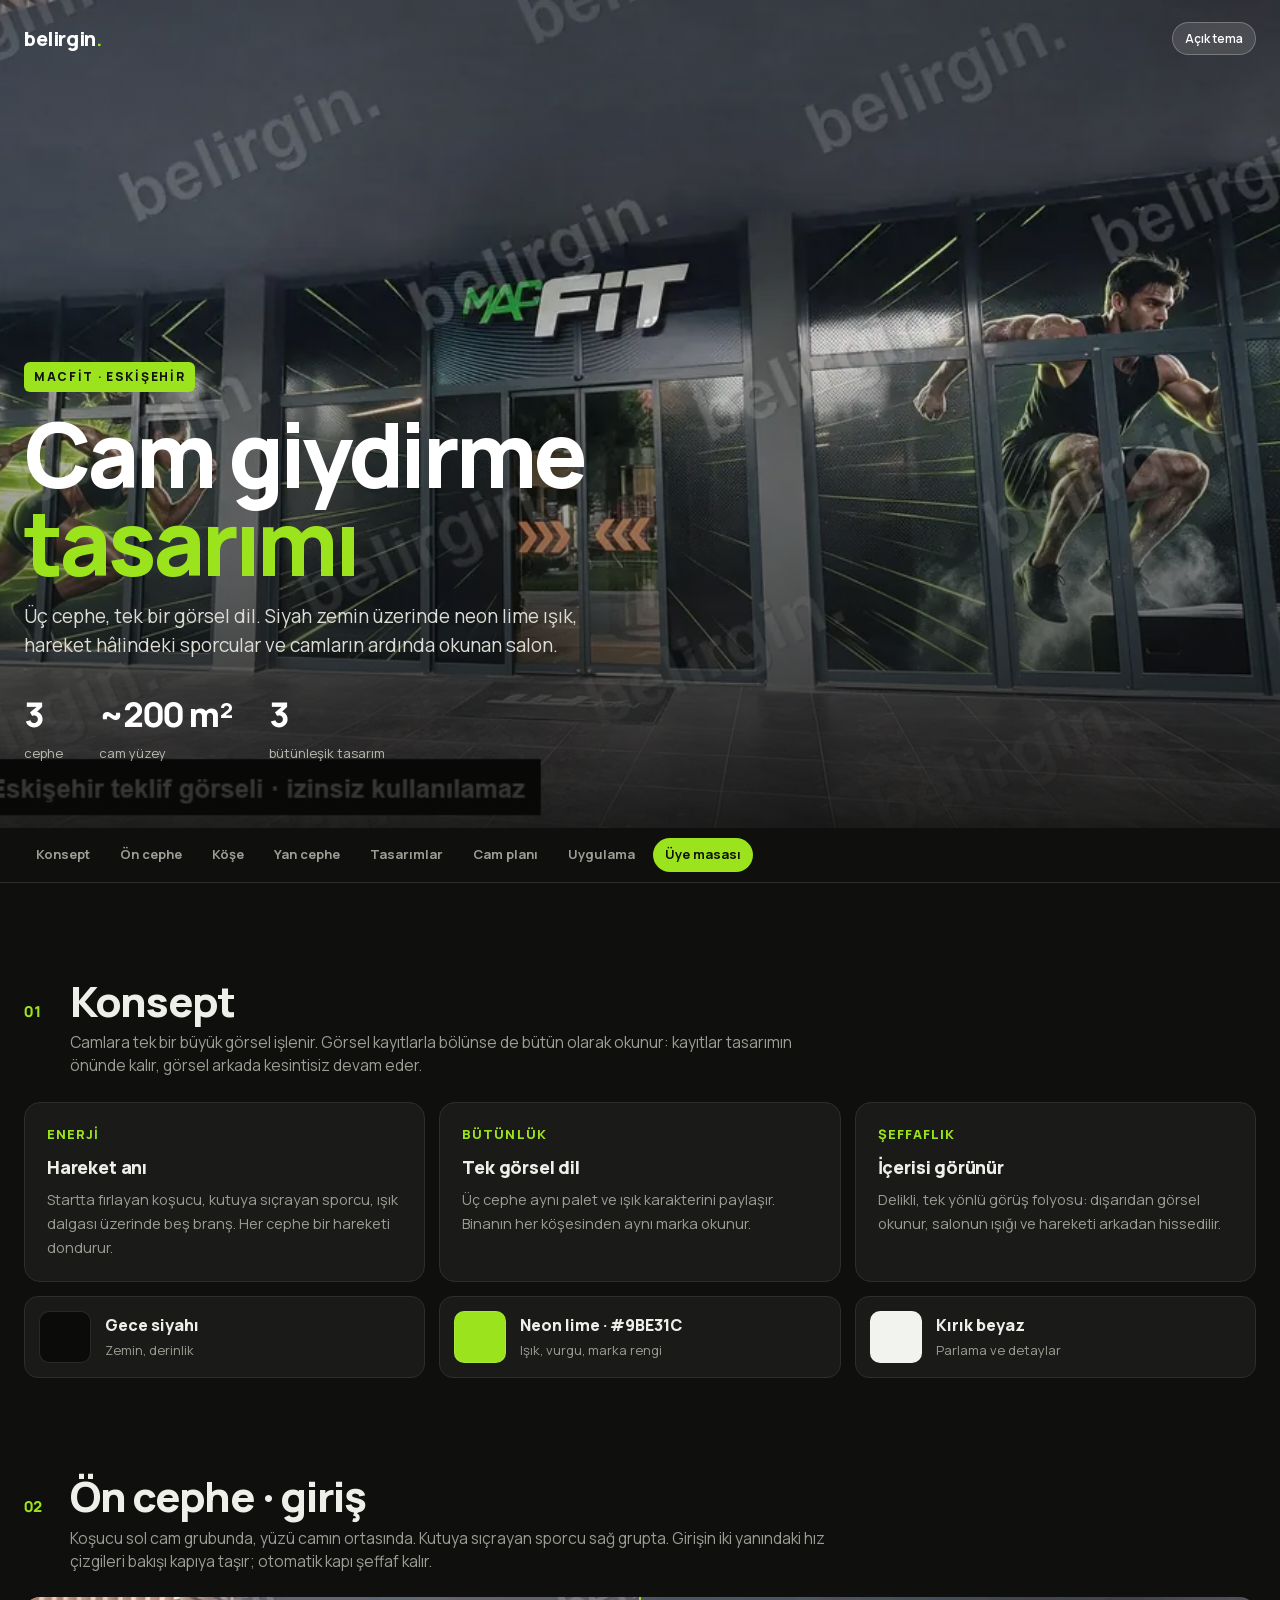
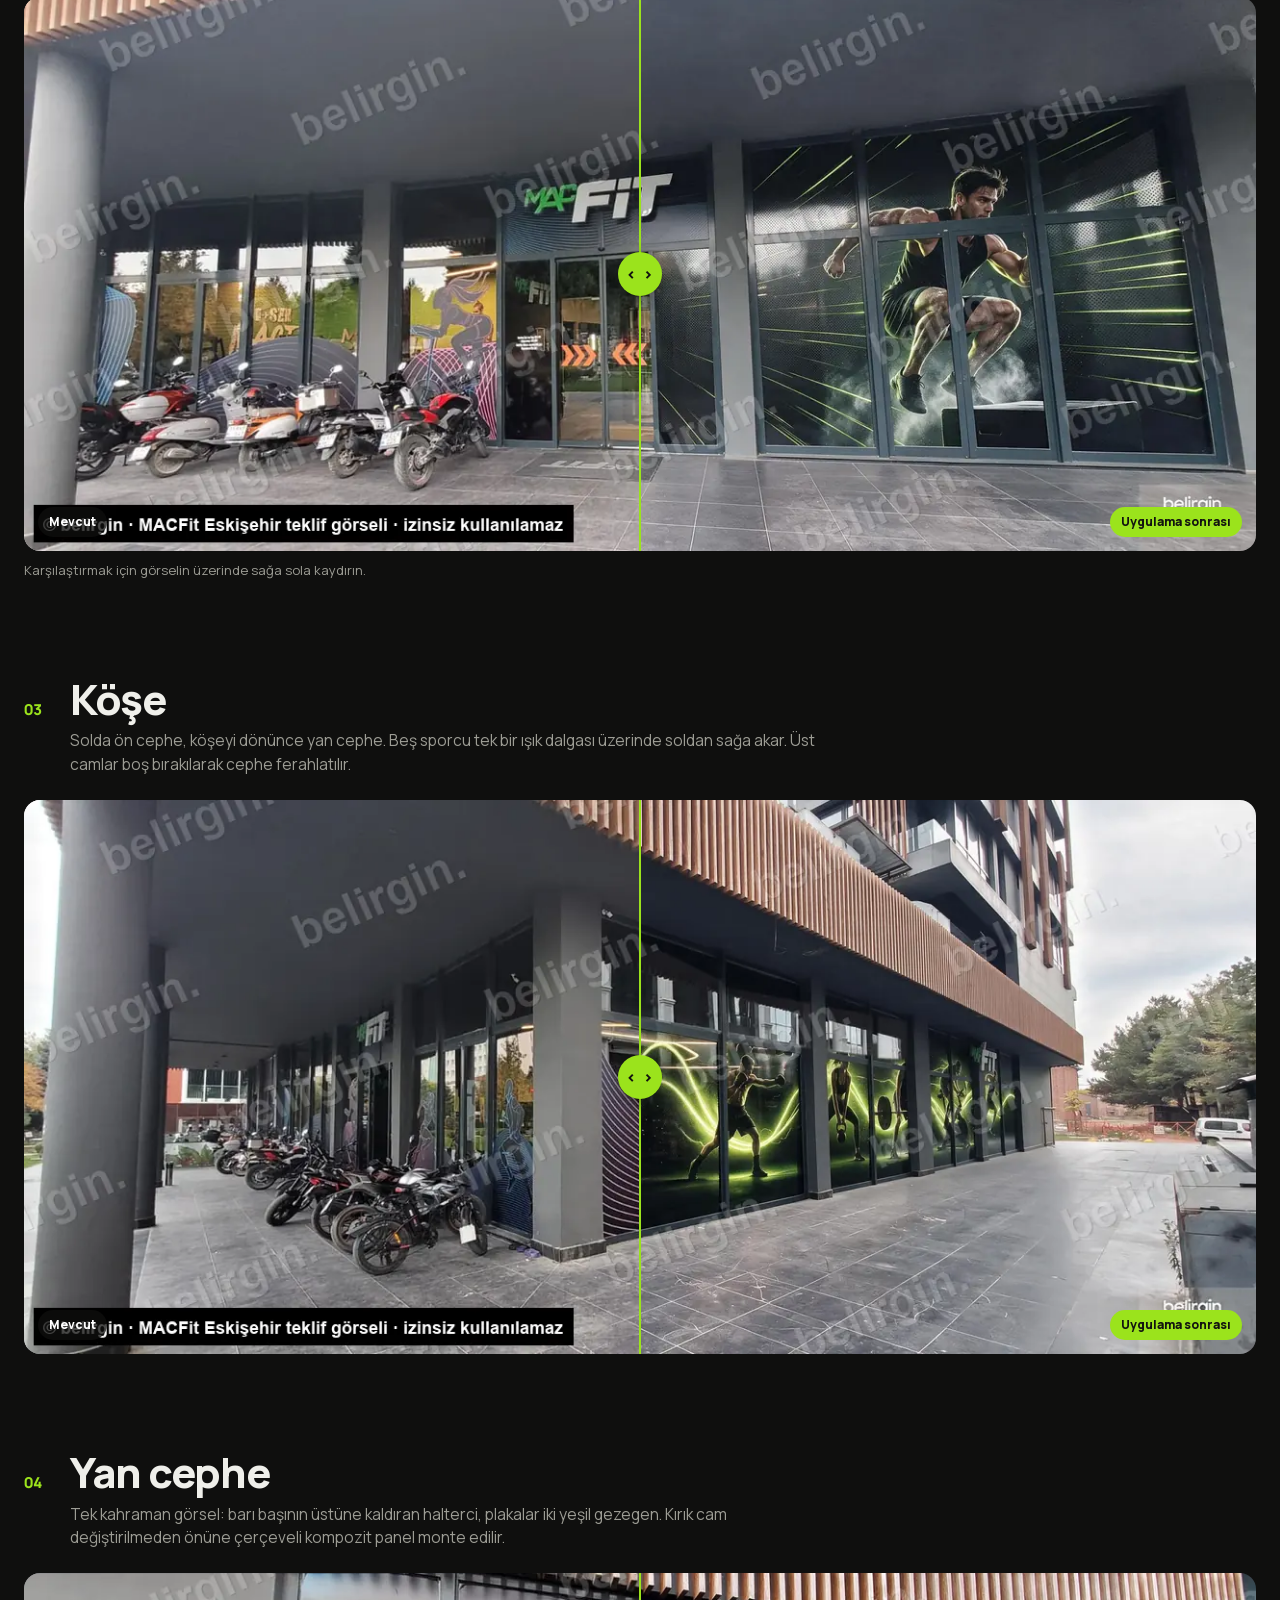
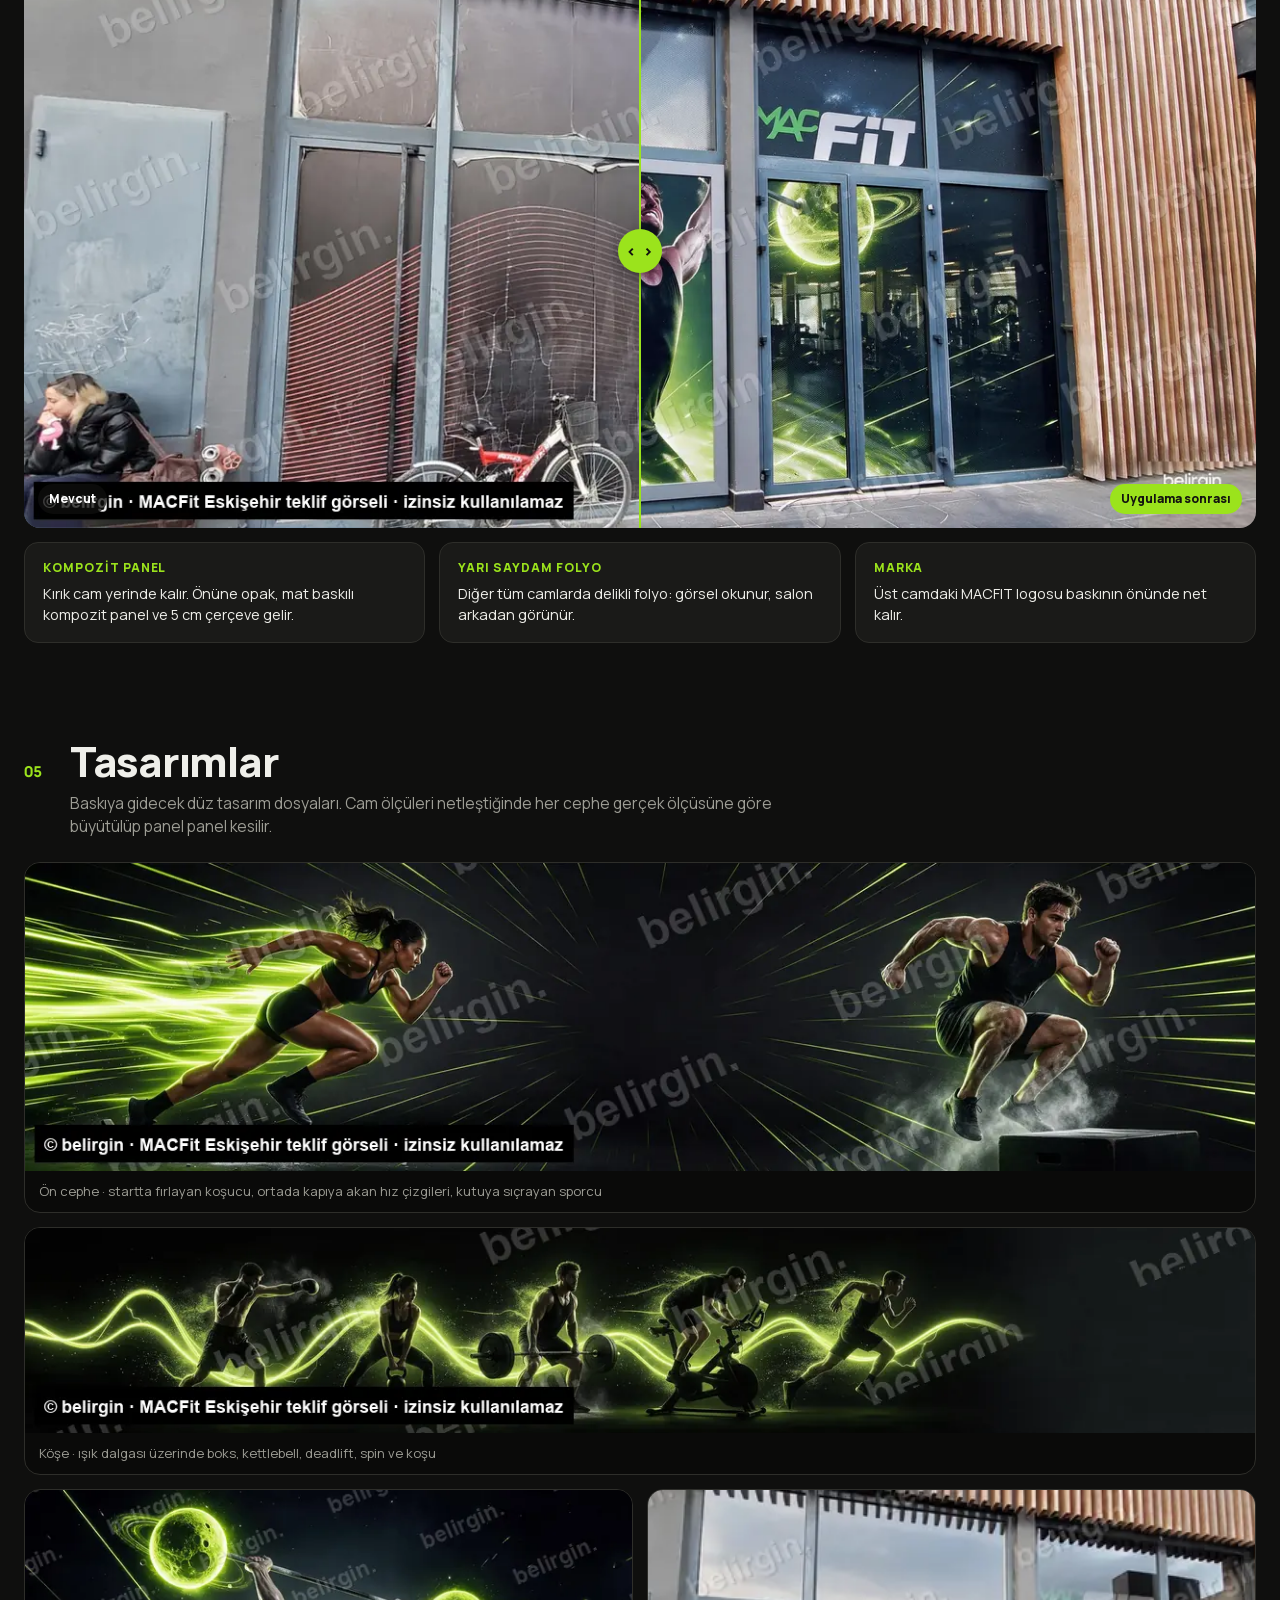
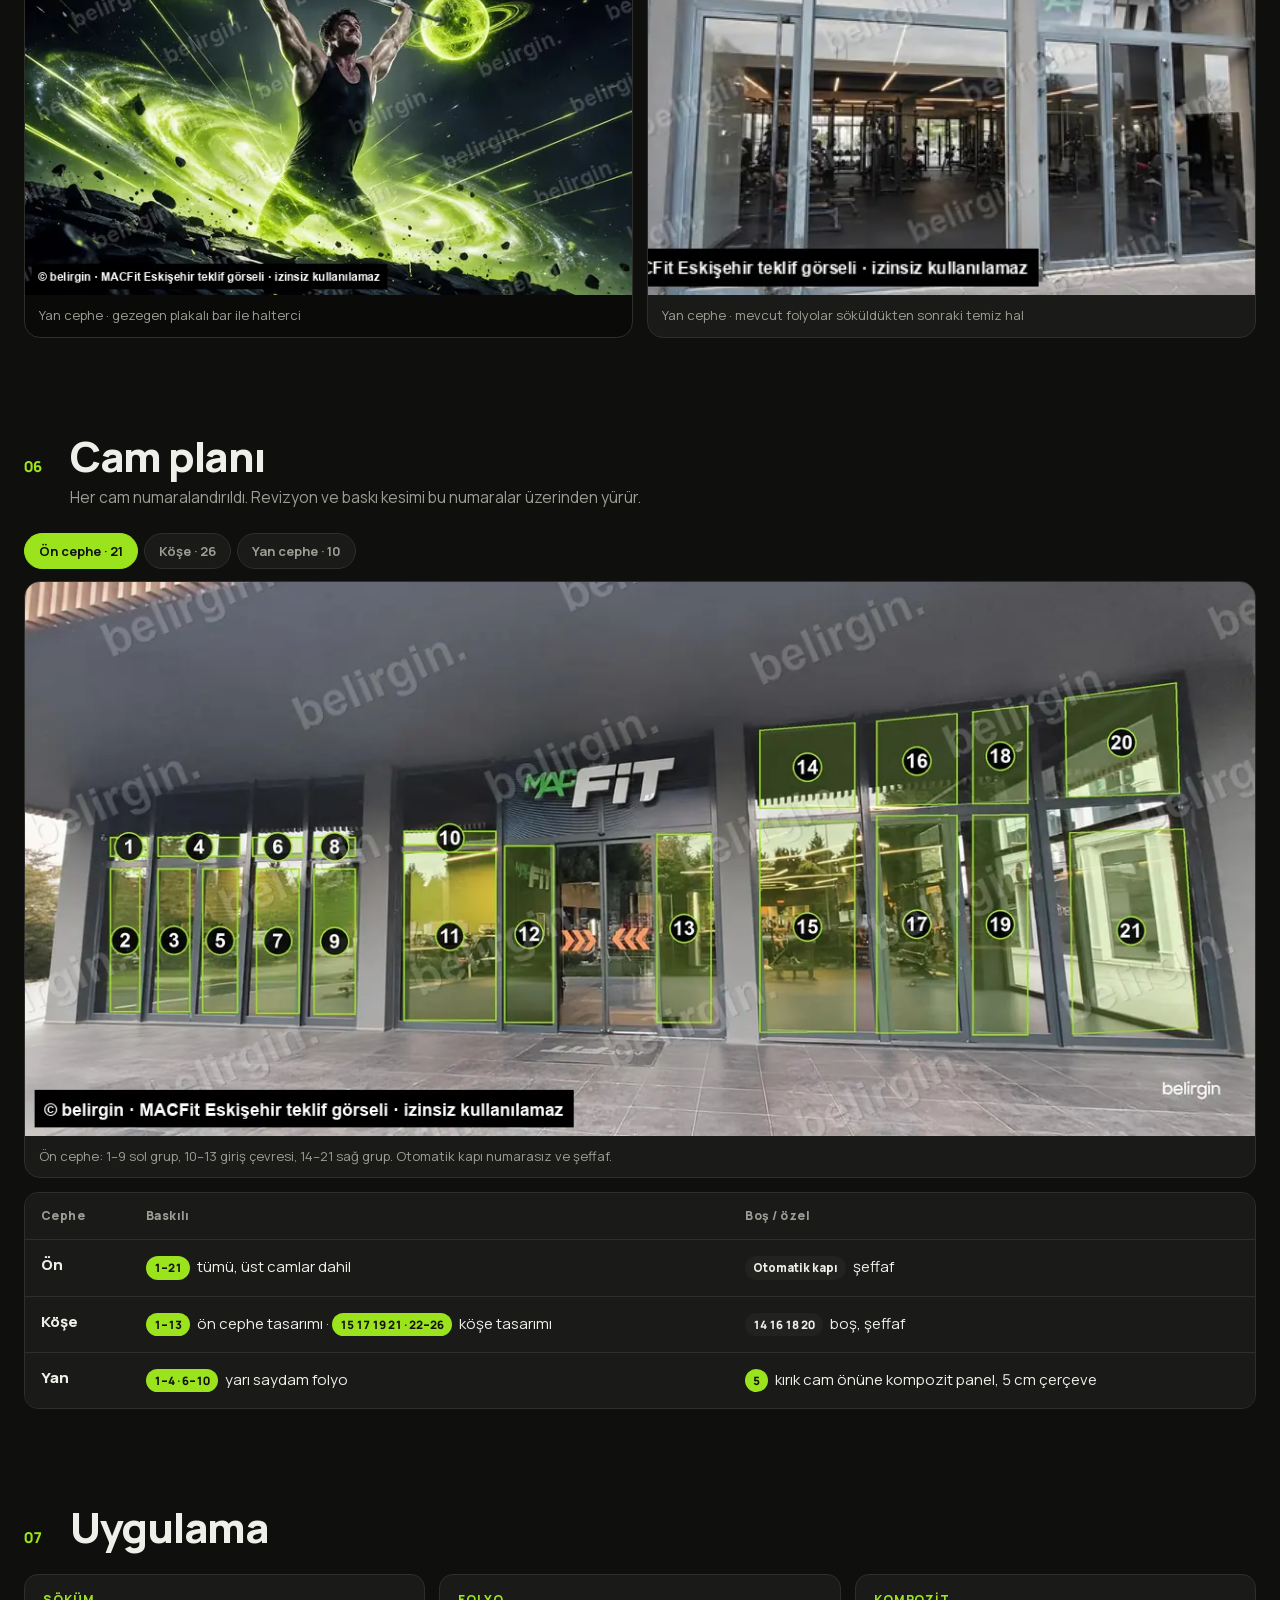
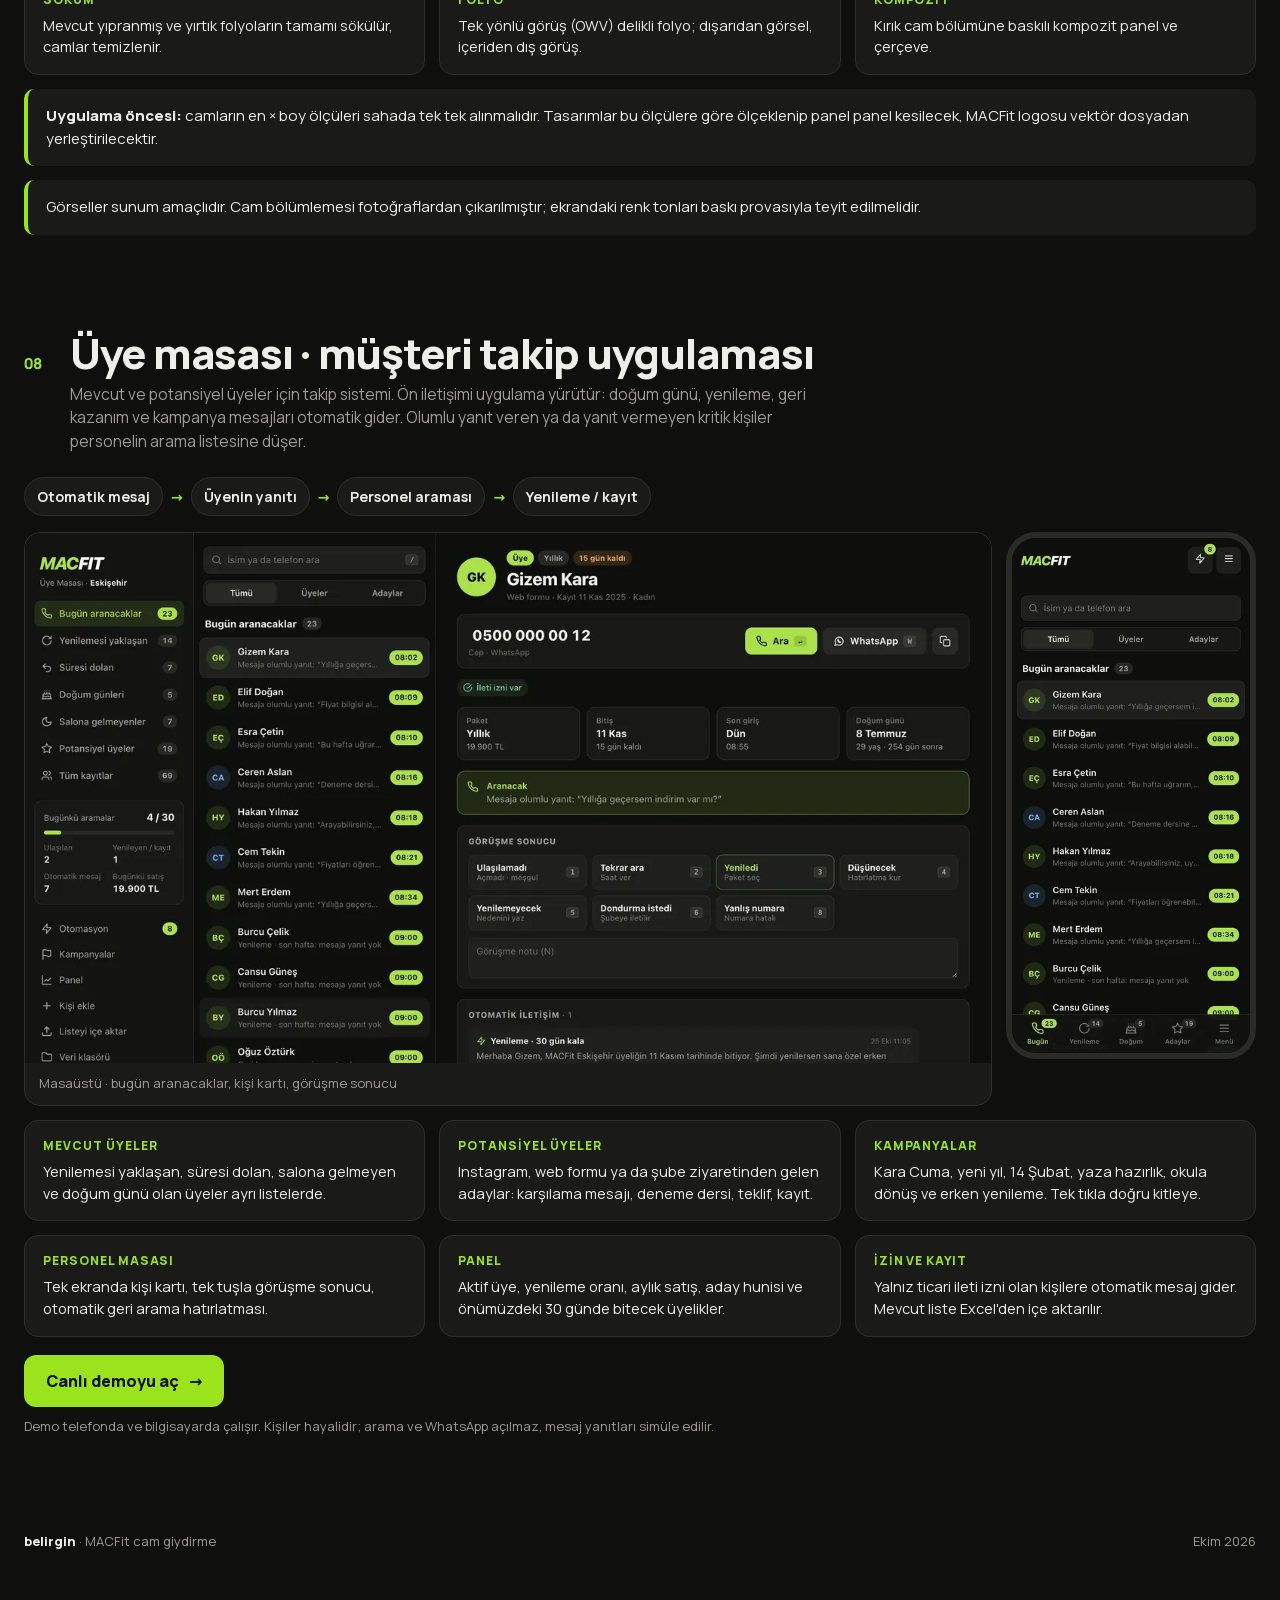
==== index.html @ 338deeb8 "MACFit cam giydirme sunumu ve üye masası demosu" ====
<!doctype html>
<html lang="tr">
<head>
<meta charset="utf-8">
<meta name="viewport" content="width=device-width, initial-scale=1">
<meta name="robots" content="noindex, nofollow">
<title>MACFit Cam Giydirme</title>
<meta name="description" content="MACFit Eskişehir: üç cephe için cam giydirme tasarımı, mevcut ve uygulama sonrası görünüm.">
<meta property="og:title" content="MACFit Cam Giydirme">
<meta property="og:description" content="Üç cephe · mevcut ve uygulama sonrası görünüm">
<meta property="og:image" content="i/on_sonra-1280.webp">
<link rel="preload" as="font" type="font/woff2" href="f/manrope-latin.woff2" crossorigin>
<link rel="preload" as="image" href="i/on_sonra-1280.webp" imagesrcset="i/on_sonra-640.webp 640w, i/on_sonra-1280.webp 1280w, i/on_sonra-1920.webp 1920w" imagesizes="100vw">
<style>
@font-face{font-family:'Manrope';font-style:normal;font-weight:400 800;font-display:swap;src:url(f/manrope-latin.woff2) format('woff2');unicode-range:U+0000-00FF,U+0131,U+0152-0153,U+02BB-02BC,U+02C6,U+02DA,U+02DC,U+0304,U+0308,U+0329,U+2000-206F,U+20AC,U+2122,U+2191,U+2193,U+2212,U+2215,U+FEFF,U+FFFD}
@font-face{font-family:'Manrope';font-style:normal;font-weight:400 800;font-display:swap;src:url(f/manrope-latin-ext.woff2) format('woff2');unicode-range:U+0100-02BA,U+02BD-02C5,U+02C7-02CC,U+02CE-02D7,U+02DD-02FF,U+0304,U+0308,U+0329,U+1D00-1DBF,U+1E00-1E9F,U+1EF2-1EFF,U+2020,U+20A0-20AB,U+20AD-20C4,U+2113,U+2C60-2C7F,U+A720-A7FF}
:root{
  --zemin:#0f0f0e; --yuzey:#1a1a18; --yuzey2:#222220; --metin:#efefea; --ikincil:#9d9d95; --cizgi:#2e2e2a;
  --vurgu:#9BE31C; --vurgu-metin:#121210;
}
:root[data-theme="light"]{ --zemin:#f4f4f1; --yuzey:#ffffff; --yuzey2:#ecece7; --metin:#1d1d1b; --ikincil:#6b6b66; --cizgi:#dcdcd6; --vurgu:#7fbf12; }
*{box-sizing:border-box;margin:0}
html{-webkit-text-size-adjust:100%;scroll-behavior:smooth}
body{background:var(--zemin);color:var(--metin);font-family:'Manrope',system-ui,sans-serif;-webkit-font-smoothing:antialiased;line-height:1.5}
img{display:block;width:100%;height:auto}
.kap{max-width:1280px;margin:0 auto;padding:0 24px}
@media (max-width:640px){.kap{padding:0 16px}}

/* kapak */
.kapak{position:relative;min-height:92vh;display:flex;align-items:flex-end;color:#fff;overflow:hidden;background:#0f0f0e}
.kapak img{position:absolute;inset:0;width:100%;height:100%;object-fit:cover;}
@keyframes yakin{from{transform:scale(1.06)}to{transform:scale(1)}}
.kapak::after{content:"";position:absolute;inset:0;background:linear-gradient(180deg,rgba(10,10,9,.35) 0%,rgba(10,10,9,0) 35%,rgba(10,10,9,.88) 100%)}
.kapak .ic{position:relative;z-index:1;padding:0 24px 64px;max-width:1280px;margin:0 auto;width:100%}
.ust-bar{position:absolute;top:22px;left:24px;right:24px;z-index:2;display:flex;justify-content:space-between;align-items:center}
.marka{font-weight:800;letter-spacing:-.02em;font-size:20px;color:#fff}
.marka b{color:var(--vurgu)}
.tema{background:rgba(255,255,255,.12);border:1px solid rgba(255,255,255,.25);color:#fff;font:600 12px Manrope,sans-serif;padding:7px 12px;border-radius:999px;cursor:pointer}
.etiket{display:inline-block;font-size:12px;font-weight:800;letter-spacing:.14em;text-transform:uppercase;color:var(--vurgu-metin);background:var(--vurgu);padding:6px 10px;border-radius:6px;margin-bottom:18px}
.kapak h1{font-size:clamp(40px,7vw,92px);font-weight:800;letter-spacing:-.04em;line-height:.98}
.kapak h1 span{color:var(--vurgu)}
.kapak p{margin-top:16px;font-size:clamp(15px,1.6vw,19px);color:#dcdcd5;max-width:620px}
.ozet{display:flex;gap:36px;margin-top:30px;flex-wrap:wrap}
.ozet div b{display:block;font-size:clamp(24px,3vw,34px);font-weight:800;letter-spacing:-.03em;color:#fff;font-variant-numeric:tabular-nums}
.ozet div span{font-size:13px;color:#b9b9b1}

/* gezinme */
nav.gez{position:sticky;top:0;z-index:5;background:var(--zemin);border-bottom:1px solid var(--cizgi)}
nav.gez .kap{display:flex;gap:6px;overflow-x:auto;padding-top:10px;padding-bottom:10px;scrollbar-width:none}
nav.gez a{flex:none;font-size:13px;font-weight:700;color:var(--ikincil);text-decoration:none;padding:7px 12px;border-radius:999px}
nav.gez a:hover,nav.gez a.aktif{color:var(--vurgu-metin);background:var(--vurgu)}

/* bolumler */
section{padding:96px 0 0;scroll-margin-top:60px}
.bas{display:flex;gap:18px;align-items:baseline;margin-bottom:24px;flex-wrap:wrap}
.no{font-weight:800;color:var(--vurgu);font-size:15px;font-variant-numeric:tabular-nums;min-width:28px}
h2{font-size:clamp(26px,3.4vw,42px);font-weight:800;letter-spacing:-.03em;line-height:1.06}
h3{font-size:18px;font-weight:800;letter-spacing:-.01em;margin:34px 0 12px}
.alt{color:var(--ikincil);font-size:15.5px;margin-top:8px;max-width:760px}

/* konsept */
.ilkeler{display:grid;grid-template-columns:repeat(3,1fr);gap:14px}
@media (max-width:860px){.ilkeler{grid-template-columns:1fr}}
.ilke{background:var(--yuzey);border-radius:16px;padding:22px;border:1px solid var(--cizgi)}
.ilke i{display:block;font-style:normal;font-weight:800;color:var(--vurgu);font-size:13px;letter-spacing:.08em;margin-bottom:10px}
.ilke b{display:block;font-size:18px;font-weight:800;letter-spacing:-.01em;margin-bottom:6px}
.ilke span{font-size:14.5px;color:var(--ikincil)}
.renkler{display:grid;grid-template-columns:repeat(3,1fr);gap:14px;margin-top:14px}
@media (max-width:640px){.renkler{grid-template-columns:1fr}}
.renk{background:var(--yuzey);border-radius:14px;padding:14px;display:flex;gap:14px;align-items:center;border:1px solid var(--cizgi)}
.renk i{width:52px;height:52px;border-radius:10px;flex:none;border:1px solid rgba(255,255,255,.12)}
.renk b{display:block;font-weight:800}
.renk span{font-size:13px;color:var(--ikincil)}

/* once-sonra */
.os{position:relative;border-radius:16px;overflow:hidden;background:#111;aspect-ratio:20/9;user-select:none;-webkit-user-select:none}
.os img{position:absolute;inset:0;width:100%;height:100%;object-fit:cover}
.os .ust{clip-path:inset(0 calc(100% - var(--k,50%)) 0 0)}
.os .ayrac{position:absolute;top:0;bottom:0;left:var(--k,50%);width:2px;background:var(--vurgu);transform:translateX(-1px);pointer-events:none}
.os .ayrac::after{content:"";position:absolute;top:50%;left:50%;width:44px;height:44px;margin:-22px 0 0 -22px;border-radius:50%;background:var(--vurgu);box-shadow:0 4px 18px rgba(0,0,0,.4)}
.os .ayrac::before{content:"‹ ›";position:absolute;top:50%;left:50%;transform:translate(-50%,-50%);z-index:1;font-weight:800;color:#121210;font-size:16px;letter-spacing:2px;white-space:nowrap}
.os input{position:absolute;inset:0;width:100%;height:100%;opacity:0;cursor:ew-resize;margin:0;touch-action:pan-y}
.etk{position:absolute;bottom:14px;z-index:2;font-size:12px;font-weight:800;padding:6px 11px;border-radius:999px;background:rgba(15,15,14,.75);color:#fff;pointer-events:none}
.etk.sol{left:14px}.etk.sag{right:14px;background:var(--vurgu);color:#121210}
.ipucu{font-size:13px;color:var(--ikincil);margin-top:10px}

/* sekme */
.sekmeler{display:flex;gap:6px;margin:0 0 12px;flex-wrap:wrap}
.sekmeler button{font:700 13px Manrope,sans-serif;color:var(--ikincil);background:var(--yuzey);border:1px solid var(--cizgi);padding:8px 14px;border-radius:999px;cursor:pointer}
.sekmeler button[aria-pressed="true"]{color:#121210;background:var(--vurgu);border-color:var(--vurgu)}

.foto{border-radius:16px;overflow:hidden;background:var(--yuzey);border:1px solid var(--cizgi)}
.foto figcaption{font-size:13px;color:var(--ikincil);padding:11px 14px}
.tasarim{background:#0a0a09;padding:0}
.ikili{display:grid;grid-template-columns:1fr 1fr;gap:14px;margin-top:14px}
@media (max-width:800px){.ikili{grid-template-columns:1fr}}
.ikili .foto img{aspect-ratio:3/2;object-fit:cover}
.maddeler{display:grid;grid-template-columns:repeat(3,1fr);gap:14px;margin-top:14px}
@media (max-width:860px){.maddeler{grid-template-columns:1fr}}
.madde{background:var(--yuzey);border-radius:14px;padding:16px 18px;border:1px solid var(--cizgi);font-size:14.5px}
.madde b{display:block;font-size:12px;font-weight:800;letter-spacing:.08em;text-transform:uppercase;color:var(--vurgu);margin-bottom:6px}
.not{background:var(--yuzey);border-left:4px solid var(--vurgu);border-radius:10px;padding:16px 18px;margin-top:14px;font-size:15px}
.not b{font-weight:800}

/* tablo */
.tablo{width:100%;border-collapse:collapse;font-size:15px;background:var(--yuzey);border-radius:14px;overflow:hidden}
.tablo th,.tablo td{text-align:left;padding:14px 16px;border-bottom:1px solid var(--cizgi);font-variant-numeric:tabular-nums;vertical-align:top}
.tablo th{font-size:12px;font-weight:800;color:var(--ikincil);letter-spacing:.04em}
.tablo tr:last-child td{border-bottom:0}
.tablo td:first-child{font-weight:800;white-space:nowrap}
.kayan{overflow-x:auto;border-radius:14px;border:1px solid var(--cizgi)}
.rozet{display:inline-block;font-size:11.5px;font-weight:800;padding:3px 8px;border-radius:999px;background:var(--yuzey2);color:var(--metin);margin:2px 4px 2px 0;white-space:nowrap}
.rozet.y{background:var(--vurgu);color:#121210}

footer{padding:96px 0 48px;color:var(--ikincil);font-size:13px;display:flex;justify-content:space-between;gap:16px;flex-wrap:wrap}
footer b{color:var(--metin);font-weight:800}
@media (prefers-reduced-motion:reduce){html.js .gor{opacity:1;transform:none;transition:none}.kapak img{animation:none}}

/* uygulama bölümü */
.app-izgara{display:grid;grid-template-columns:1fr 250px;gap:14px;align-items:start}
@media (max-width:860px){.app-izgara{grid-template-columns:1fr}.app-izgara .telefon{max-width:280px;margin:0 auto}}
.telefon{border-radius:30px;overflow:hidden;border:6px solid #2a2a27;background:#0e0f0d}
.ozellikler{display:grid;grid-template-columns:repeat(3,1fr);gap:14px;margin-top:14px}
@media (max-width:860px){.ozellikler{grid-template-columns:1fr}}
.akis{display:flex;gap:8px;flex-wrap:wrap;align-items:center;margin-top:14px;font-size:14px;font-weight:700}
.akis span{background:var(--yuzey);border:1px solid var(--cizgi);padding:8px 12px;border-radius:999px}
.akis i{font-style:normal;color:var(--vurgu)}
.demo-dugme{display:inline-flex;align-items:center;gap:10px;margin-top:18px;background:var(--vurgu);color:#121210;font-weight:800;text-decoration:none;padding:14px 22px;border-radius:12px;font-size:16px}
.demo-dugme:hover{filter:brightness(1.08)}
/* koruma */
img{-webkit-user-drag:none;user-select:none;-webkit-touch-callout:none;pointer-events:none}
.os input{pointer-events:auto}
.korumali{position:relative}
.korumali::after{content:"";position:absolute;inset:0;background:transparent}
body{-webkit-user-select:none;user-select:none}
@media print{body{display:none!important}}
</style>
</head>
<body>

<header class="kapak">
  <img decoding="async" src="i/on_sonra-1280.webp" srcset="i/on_sonra-640.webp 640w, i/on_sonra-1280.webp 1280w, i/on_sonra-1920.webp 1920w" sizes="100vw" alt="MACFit ön cephesi, cam giydirme uygulanmış hali" fetchpriority="high">
  <div class="ust-bar"><div class="marka">belirgin<b>.</b></div><button class="tema" id="tema" type="button">Açık tema</button></div>
  <div class="ic">
    <span class="etiket">MACFit · Eskişehir</span>
    <h1>Cam giydirme<br><span>tasarımı</span></h1>
    <p>Üç cephe, tek bir görsel dil. Siyah zemin üzerinde neon lime ışık, hareket hâlindeki sporcular ve camların ardında okunan salon.</p>
    <div class="ozet">
      <div><b>3</b><span>cephe</span></div>
      <div><b>~200 m²</b><span>cam yüzey</span></div>
      <div><b>3</b><span>bütünleşik tasarım</span></div>
    </div>
  </div>
</header>

<nav class="gez" aria-label="Bölümler"><div class="kap">
  <a href="#konsept">Konsept</a><a href="#on">Ön cephe</a><a href="#kose">Köşe</a><a href="#yan">Yan cephe</a><a href="#tasarimlar">Tasarımlar</a><a href="#plan">Cam planı</a><a href="#uygulama">Uygulama</a><a href="#uye-masasi">Üye masası</a>
</div></nav>

<main class="kap">

<section id="konsept" class="gor">
  <div class="bas"><span class="no">01</span><div><h2>Konsept</h2><p class="alt">Camlara tek bir büyük görsel işlenir. Görsel kayıtlarla bölünse de bütün olarak okunur: kayıtlar tasarımın önünde kalır, görsel arkada kesintisiz devam eder.</p></div></div>
  <div class="ilkeler">
    <div class="ilke"><i>ENERJİ</i><b>Hareket anı</b><span>Startta fırlayan koşucu, kutuya sıçrayan sporcu, ışık dalgası üzerinde beş branş. Her cephe bir hareketi dondurur.</span></div>
    <div class="ilke"><i>BÜTÜNLÜK</i><b>Tek görsel dil</b><span>Üç cephe aynı palet ve ışık karakterini paylaşır. Binanın her köşesinden aynı marka okunur.</span></div>
    <div class="ilke"><i>ŞEFFAFLIK</i><b>İçerisi görünür</b><span>Delikli, tek yönlü görüş folyosu: dışarıdan görsel okunur, salonun ışığı ve hareketi arkadan hissedilir.</span></div>
  </div>
  <div class="renkler">
    <div class="renk"><i style="background:#0b0b0a"></i><div><b>Gece siyahı</b><span>Zemin, derinlik</span></div></div>
    <div class="renk"><i style="background:#9BE31C"></i><div><b>Neon lime · #9BE31C</b><span>Işık, vurgu, marka rengi</span></div></div>
    <div class="renk"><i style="background:#f2f2ee"></i><div><b>Kırık beyaz</b><span>Parlama ve detaylar</span></div></div>
  </div>
</section>

<section id="on" class="gor">
  <div class="bas"><span class="no">02</span><div><h2>Ön cephe · giriş</h2><p class="alt">Koşucu sol cam grubunda, yüzü camın ortasında. Kutuya sıçrayan sporcu sağ grupta. Girişin iki yanındaki hız çizgileri bakışı kapıya taşır; otomatik kapı şeffaf kalır.</p></div></div>
  <div class="os" style="--k:50%">
    <img decoding="async" src="i/on_sonra-1280.webp" srcset="i/on_sonra-640.webp 640w, i/on_sonra-1280.webp 1280w, i/on_sonra-1920.webp 1920w" sizes="(max-width:1280px) 100vw, 1232px" alt="Ön cephe, uygulama sonrası" loading="lazy">
    <img decoding="async" class="ust" src="i/on_once-1280.webp" srcset="i/on_once-640.webp 640w, i/on_once-1280.webp 1280w, i/on_once-1920.webp 1920w" sizes="(max-width:1280px) 100vw, 1232px" alt="Ön cephe, mevcut hali" loading="lazy">
    <span class="etk sol">Mevcut</span><span class="etk sag">Uygulama sonrası</span>
    <div class="ayrac"></div>
    <input type="range" min="0" max="100" value="50" aria-label="Ön cephe: mevcut ve uygulama sonrası görünümü karşılaştır">
  </div>
  <p class="ipucu">Karşılaştırmak için görselin üzerinde sağa sola kaydırın.</p>
</section>

<section id="kose" class="gor">
  <div class="bas"><span class="no">03</span><div><h2>Köşe</h2><p class="alt">Solda ön cephe, köşeyi dönünce yan cephe. Beş sporcu tek bir ışık dalgası üzerinde soldan sağa akar. Üst camlar boş bırakılarak cephe ferahlatılır.</p></div></div>
  <div class="os" style="--k:50%">
    <img decoding="async" src="i/kose_sonra-1280.webp" srcset="i/kose_sonra-640.webp 640w, i/kose_sonra-1280.webp 1280w, i/kose_sonra-1920.webp 1920w" sizes="(max-width:1280px) 100vw, 1232px" alt="Köşe, uygulama sonrası" loading="lazy">
    <img decoding="async" class="ust" src="i/kose_once-1280.webp" srcset="i/kose_once-640.webp 640w, i/kose_once-1280.webp 1280w, i/kose_once-1920.webp 1920w" sizes="(max-width:1280px) 100vw, 1232px" alt="Köşe, mevcut hali" loading="lazy">
    <span class="etk sol">Mevcut</span><span class="etk sag">Uygulama sonrası</span>
    <div class="ayrac"></div>
    <input type="range" min="0" max="100" value="50" aria-label="Köşe: mevcut ve uygulama sonrası görünümü karşılaştır">
  </div>
</section>

<section id="yan" class="gor">
  <div class="bas"><span class="no">04</span><div><h2>Yan cephe</h2><p class="alt">Tek kahraman görsel: barı başının üstüne kaldıran halterci, plakalar iki yeşil gezegen. Kırık cam değiştirilmeden önüne çerçeveli kompozit panel monte edilir.</p></div></div>
  <div class="os" style="--k:50%">
    <img decoding="async" src="i/yan_sonra-1280.webp" srcset="i/yan_sonra-640.webp 640w, i/yan_sonra-1280.webp 1280w, i/yan_sonra-1920.webp 1920w" sizes="(max-width:1280px) 100vw, 1232px" alt="Yan cephe, uygulama sonrası" loading="lazy">
    <img decoding="async" class="ust" src="i/yan_once-1280.webp" srcset="i/yan_once-640.webp 640w, i/yan_once-1280.webp 1280w, i/yan_once-1920.webp 1920w" sizes="(max-width:1280px) 100vw, 1232px" alt="Yan cephe, mevcut hali" loading="lazy">
    <span class="etk sol">Mevcut</span><span class="etk sag">Uygulama sonrası</span>
    <div class="ayrac"></div>
    <input type="range" min="0" max="100" value="50" aria-label="Yan cephe: mevcut ve uygulama sonrası görünümü karşılaştır">
  </div>
  <div class="maddeler">
    <div class="madde"><b>Kompozit panel</b>Kırık cam yerinde kalır. Önüne opak, mat baskılı kompozit panel ve 5 cm çerçeve gelir.</div>
    <div class="madde"><b>Yarı saydam folyo</b>Diğer tüm camlarda delikli folyo: görsel okunur, salon arkadan görünür.</div>
    <div class="madde"><b>Marka</b>Üst camdaki MACFIT logosu baskının önünde net kalır.</div>
  </div>
</section>

<section id="tasarimlar" class="gor">
  <div class="bas"><span class="no">05</span><div><h2>Tasarımlar</h2><p class="alt">Baskıya gidecek düz tasarım dosyaları. Cam ölçüleri netleştiğinde her cephe gerçek ölçüsüne göre büyütülüp panel panel kesilir.</p></div></div>
  <figure class="foto tasarim"><img decoding="async" src="i/tas_on-1280.webp" srcset="i/tas_on-640.webp 640w, i/tas_on-1280.webp 1280w, i/tas_on-1920.webp 1920w" sizes="(max-width:1280px) 100vw, 1232px" alt="Ön cephe tasarımı" loading="lazy"><figcaption>Ön cephe · startta fırlayan koşucu, ortada kapıya akan hız çizgileri, kutuya sıçrayan sporcu</figcaption></figure>
  <figure class="foto tasarim" style="margin-top:14px"><img decoding="async" src="i/tas_kose-1280.webp" srcset="i/tas_kose-640.webp 640w, i/tas_kose-1280.webp 1280w, i/tas_kose-1920.webp 1920w" sizes="(max-width:1280px) 100vw, 1232px" alt="Köşe tasarımı" loading="lazy"><figcaption>Köşe · ışık dalgası üzerinde boks, kettlebell, deadlift, spin ve koşu</figcaption></figure>
  <div class="ikili">
    <figure class="foto tasarim"><img decoding="async" src="i/tas_yan-1280.webp" srcset="i/tas_yan-640.webp 640w, i/tas_yan-1280.webp 1280w, i/tas_yan-1920.webp 1920w" sizes="(max-width:800px) 100vw, 610px" alt="Yan cephe tasarımı" loading="lazy"><figcaption>Yan cephe · gezegen plakalı bar ile halterci</figcaption></figure>
    <figure class="foto"><img decoding="async" src="i/yan_temiz-1280.webp" srcset="i/yan_temiz-640.webp 640w, i/yan_temiz-1280.webp 1280w, i/yan_temiz-1920.webp 1920w" sizes="(max-width:800px) 100vw, 610px" alt="Yan cephe, folyo sökülmüş temiz hali" loading="lazy"><figcaption>Yan cephe · mevcut folyolar söküldükten sonraki temiz hal</figcaption></figure>
  </div>
</section>

<section id="plan" class="gor">
  <div class="bas"><span class="no">06</span><div><h2>Cam planı</h2><p class="alt">Her cam numaralandırıldı. Revizyon ve baskı kesimi bu numaralar üzerinden yürür.</p></div></div>
  <div class="sekmeler" role="group" aria-label="Cephe seçimi">
    <button type="button" data-p="on" aria-pressed="true">Ön cephe · 21</button>
    <button type="button" data-p="kose" aria-pressed="false">Köşe · 26</button>
    <button type="button" data-p="yan" aria-pressed="false">Yan cephe · 10</button>
  </div>
  <figure class="foto"><img decoding="async" id="plan-img" src="i/on_plan-1280.webp" srcset="i/on_plan-640.webp 640w, i/on_plan-1280.webp 1280w, i/on_plan-1920.webp 1920w" sizes="(max-width:1280px) 100vw, 1232px" alt="Ön cephe cam planı" loading="lazy"><figcaption id="plan-cap">Ön cephe: 1–9 sol grup, 10–13 giriş çevresi, 14–21 sağ grup. Otomatik kapı numarasız ve şeffaf.</figcaption></figure>
  <div class="kayan" style="margin-top:14px"><table class="tablo">
    <thead><tr><th>Cephe</th><th>Baskılı</th><th>Boş / özel</th></tr></thead>
    <tbody>
      <tr><td>Ön</td><td><span class="rozet y">1–21</span> tümü, üst camlar dahil</td><td><span class="rozet">Otomatik kapı</span> şeffaf</td></tr>
      <tr><td>Köşe</td><td><span class="rozet y">1–13</span> ön cephe tasarımı · <span class="rozet y">15 17 19 21 · 22–26</span> köşe tasarımı</td><td><span class="rozet">14 16 18 20</span> boş, şeffaf</td></tr>
      <tr><td>Yan</td><td><span class="rozet y">1–4 · 6–10</span> yarı saydam folyo</td><td><span class="rozet y">5</span> kırık cam önüne kompozit panel, 5 cm çerçeve</td></tr>
    </tbody>
  </table></div>
</section>

<section id="uygulama" class="gor">
  <div class="bas"><span class="no">07</span><div><h2>Uygulama</h2></div></div>
  <div class="maddeler">
    <div class="madde"><b>Söküm</b>Mevcut yıpranmış ve yırtık folyoların tamamı sökülür, camlar temizlenir.</div>
    <div class="madde"><b>Folyo</b>Tek yönlü görüş (OWV) delikli folyo; dışarıdan görsel, içeriden dış görüş.</div>
    <div class="madde"><b>Kompozit</b>Kırık cam bölümüne baskılı kompozit panel ve çerçeve.</div>
  </div>
  <div class="not"><b>Uygulama öncesi:</b> camların en × boy ölçüleri sahada tek tek alınmalıdır. Tasarımlar bu ölçülere göre ölçeklenip panel panel kesilecek, MACFit logosu vektör dosyadan yerleştirilecektir.</div>
  <div class="not">Görseller sunum amaçlıdır. Cam bölümlemesi fotoğraflardan çıkarılmıştır; ekrandaki renk tonları baskı provasıyla teyit edilmelidir.</div>
</section>


<section id="uye-masasi" class="gor">
  <div class="bas"><span class="no">08</span><div><h2>Üye masası · müşteri takip uygulaması</h2><p class="alt">Mevcut ve potansiyel üyeler için takip sistemi. Ön iletişimi uygulama yürütür: doğum günü, yenileme, geri kazanım ve kampanya mesajları otomatik gider. Olumlu yanıt veren ya da yanıt vermeyen kritik kişiler personelin arama listesine düşer.</p></div></div>
  <div class="akis"><span>Otomatik mesaj</span><i>→</i><span>Üyenin yanıtı</span><i>→</i><span>Personel araması</span><i>→</i><span>Yenileme / kayıt</span></div>
  <div class="app-izgara" style="margin-top:16px">
    <figure class="foto"><img src="i/app_masaustu-1280.webp" srcset="i/app_masaustu-640.webp 640w, i/app_masaustu-1280.webp 1280w, i/app_masaustu-1920.webp 1920w" sizes="(max-width:860px) 100vw, 970px" alt="Üye masası, masaüstü görünümü" loading="lazy" decoding="async"><figcaption>Masaüstü · bugün aranacaklar, kişi kartı, görüşme sonucu</figcaption></figure>
    <div class="telefon"><img src="i/app_mobil-750.webp" srcset="i/app_mobil-375.webp 375w, i/app_mobil-750.webp 750w" sizes="250px" alt="Üye masası, mobil görünüm" loading="lazy" decoding="async"></div>
  </div>
  <div class="ozellikler">
    <div class="madde"><b>Mevcut üyeler</b>Yenilemesi yaklaşan, süresi dolan, salona gelmeyen ve doğum günü olan üyeler ayrı listelerde.</div>
    <div class="madde"><b>Potansiyel üyeler</b>Instagram, web formu ya da şube ziyaretinden gelen adaylar: karşılama mesajı, deneme dersi, teklif, kayıt.</div>
    <div class="madde"><b>Kampanyalar</b>Kara Cuma, yeni yıl, 14 Şubat, yaza hazırlık, okula dönüş ve erken yenileme. Tek tıkla doğru kitleye.</div>
    <div class="madde"><b>Personel masası</b>Tek ekranda kişi kartı, tek tuşla görüşme sonucu, otomatik geri arama hatırlatması.</div>
    <div class="madde"><b>Panel</b>Aktif üye, yenileme oranı, aylık satış, aday hunisi ve önümüzdeki 30 günde bitecek üyelikler.</div>
    <div class="madde"><b>İzin ve kayıt</b>Yalnız ticari ileti izni olan kişilere otomatik mesaj gider. Mevcut liste Excel'den içe aktarılır.</div>
  </div>
  <a class="demo-dugme" href="uye-masasi/" target="_blank" rel="noopener">Canlı demoyu aç <span aria-hidden="true">→</span></a>
  <p class="ipucu">Demo telefonda ve bilgisayarda çalışır. Kişiler hayalidir; arama ve WhatsApp açılmaz, mesaj yanıtları simüle edilir.</p>
</section>

<footer><span><b>belirgin</b> · MACFit cam giydirme</span><span>Ekim 2026</span></footer>
</main>

<script>
document.documentElement.classList.add('js');
try{
 var kok=document.documentElement,b=document.getElementById('tema');
 function ayarla(t){if(t==='light'){kok.setAttribute('data-theme','light');b.textContent='Koyu tema';}else{kok.removeAttribute('data-theme');b.textContent='Açık tema';}}
 var k=null;try{k=localStorage.getItem('tema');}catch(e){}
 ayarla(k);
 b.addEventListener('click',function(){var y=kok.getAttribute('data-theme')==='light'?'dark':'light';ayarla(y);try{localStorage.setItem('tema',y);}catch(e){}});
}catch(e){}
try{
 document.querySelectorAll('.os').forEach(function(o){var i=o.querySelector('input');i.addEventListener('input',function(){o.style.setProperty('--k',i.value+'%');});});
}catch(e){}
try{
 var CAP={on:'Ön cephe: 1–9 sol grup, 10–13 giriş çevresi, 14–21 sağ grup. Otomatik kapı numarasız ve şeffaf.',
  kose:'Köşe: 1–13 ön cephenin yandan görünüşü, 14–26 yan cephe. 14, 16, 18 ve 20 boş bırakılır.',
  yan:'Yan cephe: 5 numara kırık cam, önüne kompozit panel gelir. 7 numara MACFIT logolu üst cam.'};
 var AD={on:'Ön cephe',kose:'Köşe',yan:'Yan cephe'};
 var im=document.getElementById('plan-img'),cp=document.getElementById('plan-cap');
 document.querySelectorAll('.sekmeler button').forEach(function(bt){
  bt.addEventListener('click',function(){
   var p=bt.getAttribute('data-p');
   document.querySelectorAll('.sekmeler button').forEach(function(x){x.setAttribute('aria-pressed',x===bt?'true':'false');});
   im.srcset='i/'+p+'_plan-640.webp 640w, i/'+p+'_plan-1280.webp 1280w, i/'+p+'_plan-1920.webp 1920w';im.src='i/'+p+'_plan-1280.webp';im.alt=AD[p]+' cam planı';cp.textContent=CAP[p];
  });
 });
}catch(e){}
try{
 var as=document.querySelectorAll('nav.gez a'),ss=document.querySelectorAll('main section[id]');
 if('IntersectionObserver' in window){
  var so=new IntersectionObserver(function(es){es.forEach(function(e){if(e.isIntersecting){as.forEach(function(a){a.classList.toggle('aktif',a.getAttribute('href')==='#'+e.target.id);});}});},{rootMargin:'-45% 0px -50% 0px'});
  ss.forEach(function(s){so.observe(s);});
 }
 var gs=document.querySelectorAll('.gor');
 if('IntersectionObserver' in window){
  var io=new IntersectionObserver(function(es){es.forEach(function(e){if(e.isIntersecting){e.target.classList.add('acik');io.unobserve(e.target);}});},{rootMargin:'0px 0px -8% 0px'});
  gs.forEach(function(g){io.observe(g);});
 } else gs.forEach(function(g){g.classList.add('acik');});
 setTimeout(function(){gs.forEach(function(g){g.classList.add('acik');});},3500);
}catch(e){document.querySelectorAll('.gor').forEach(function(g){g.classList.add('acik');});}
try{window.addEventListener('load',function(){setTimeout(function(){['kose','yan'].forEach(function(n){var x=new Image();x.src='i/'+n+'_plan-1280.webp';});},1500);});}catch(e){}
try{
 document.addEventListener('contextmenu',function(e){e.preventDefault();});
 document.addEventListener('dragstart',function(e){e.preventDefault();});
 document.addEventListener('keydown',function(e){var k=(e.key||'').toLowerCase();if((e.metaKey||e.ctrlKey)&&(k==='s'||k==='p'||k==='u')){e.preventDefault();}});
}catch(e){}
</script>
</body>
</html>
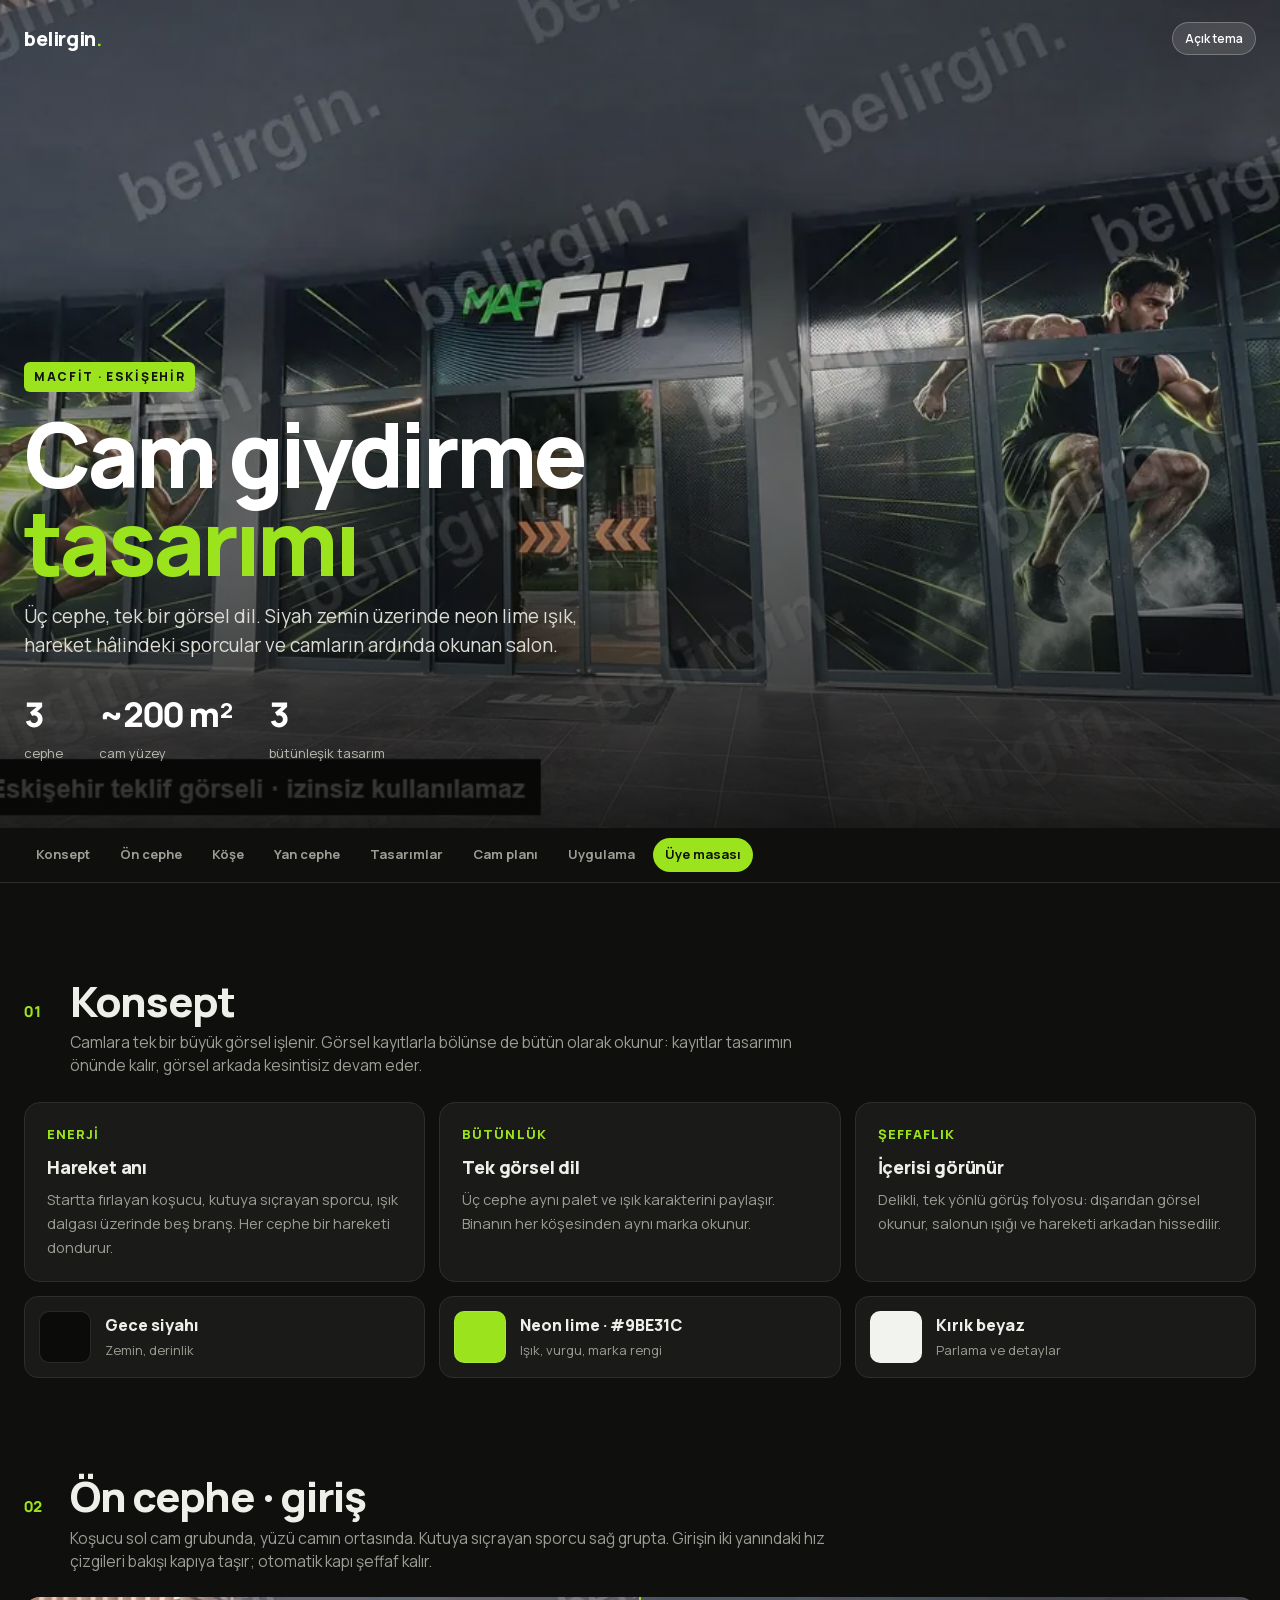
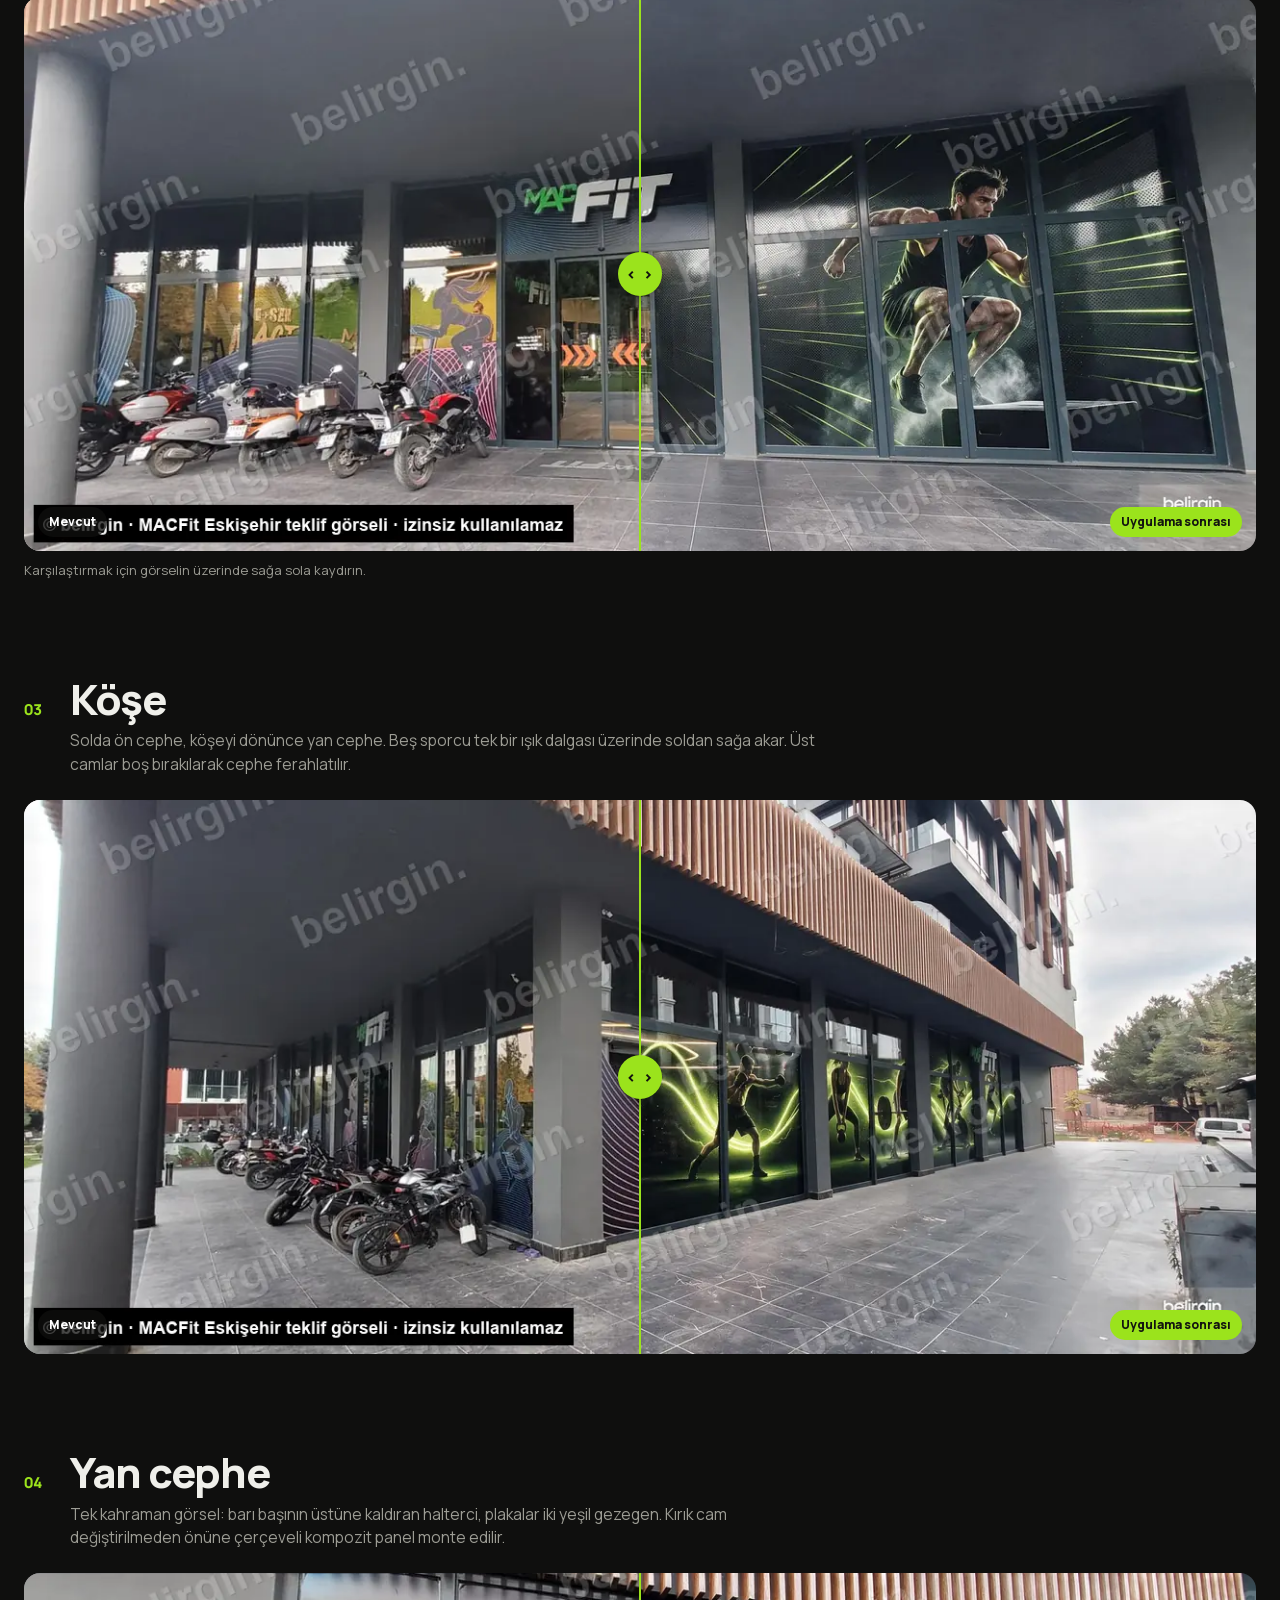
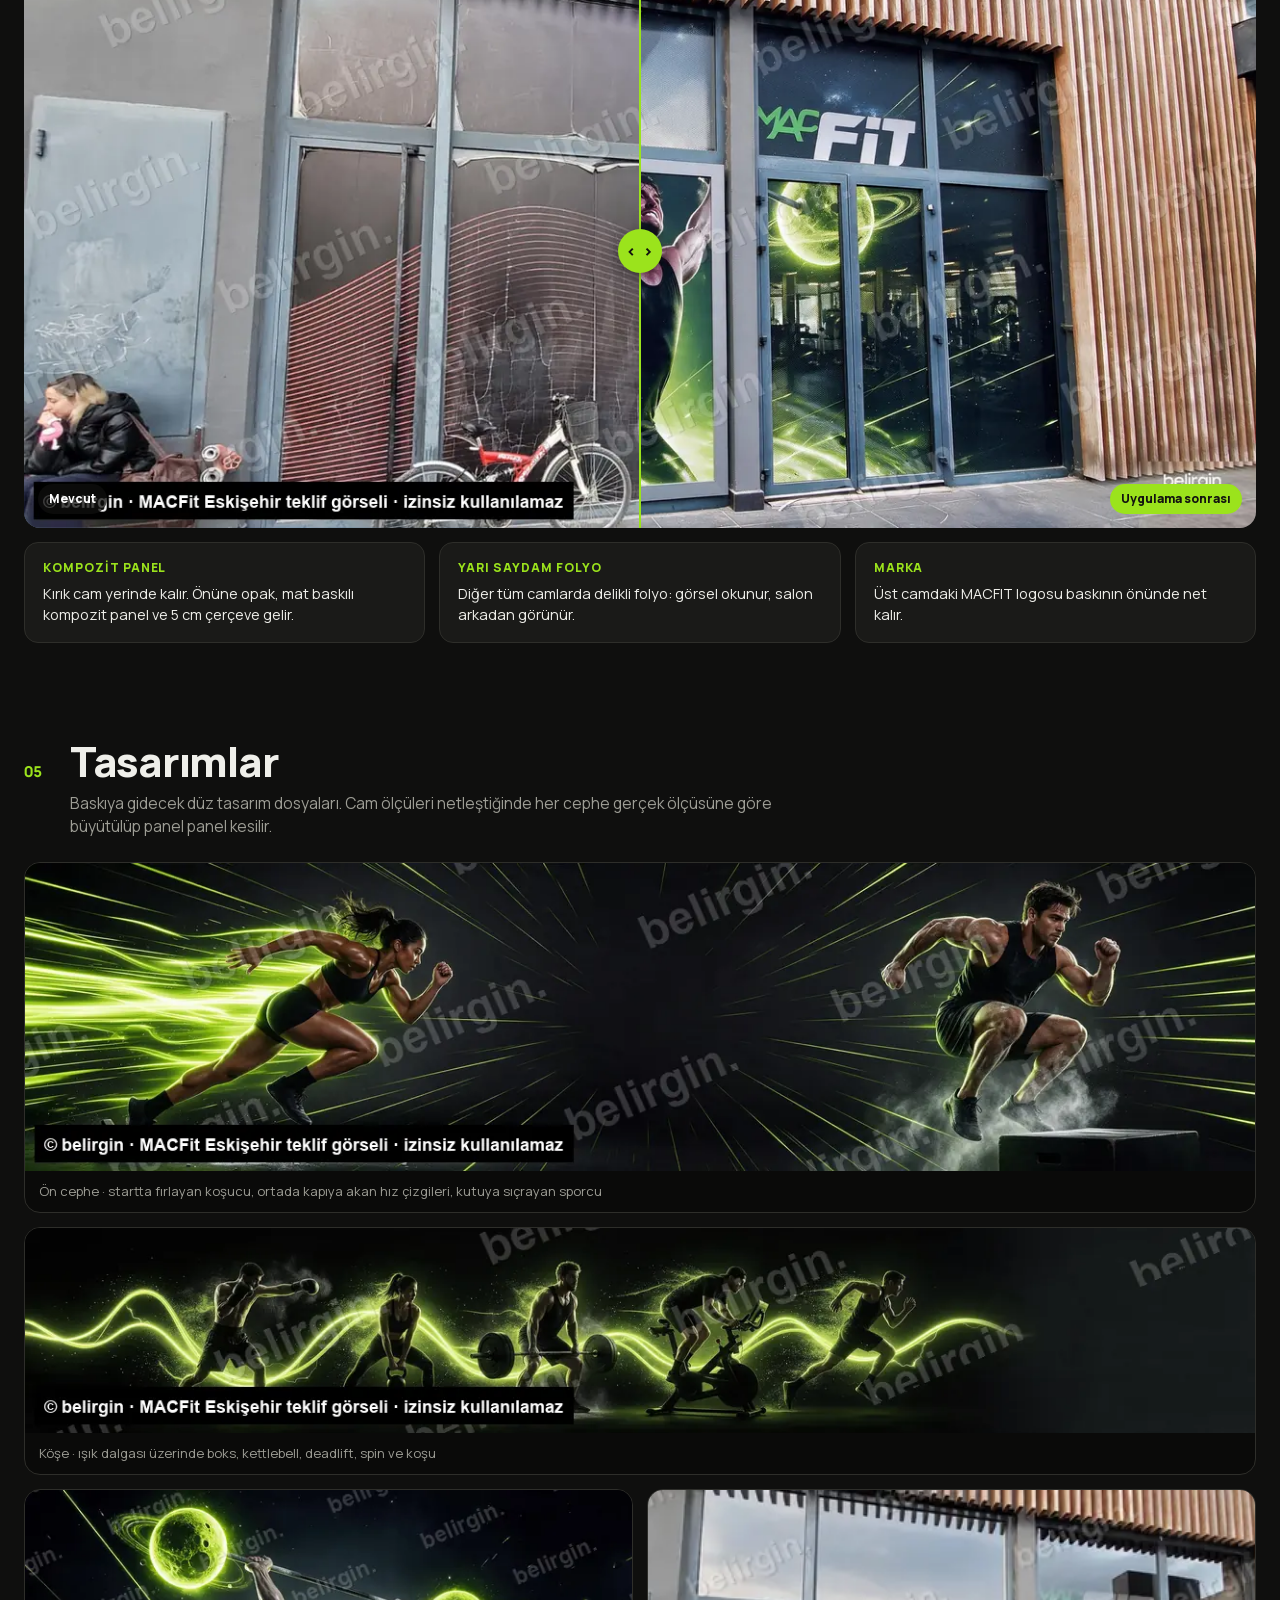
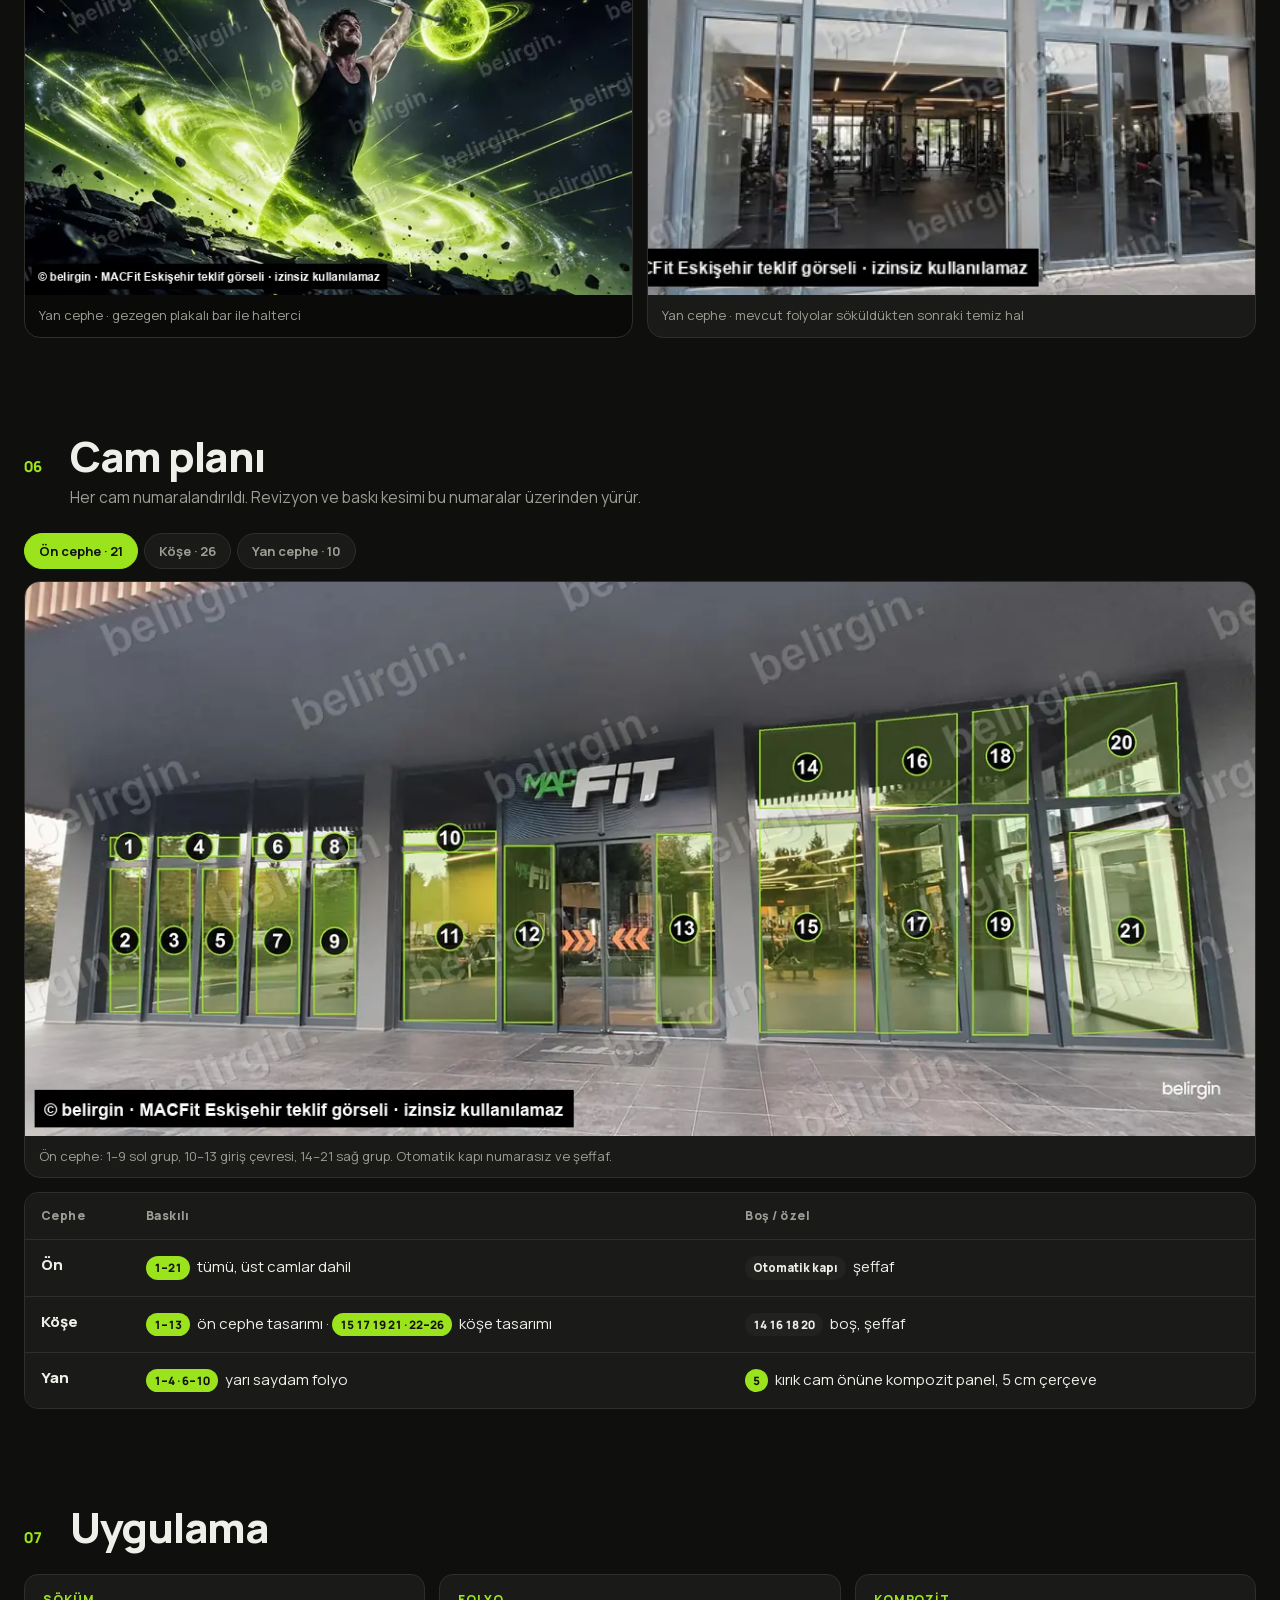
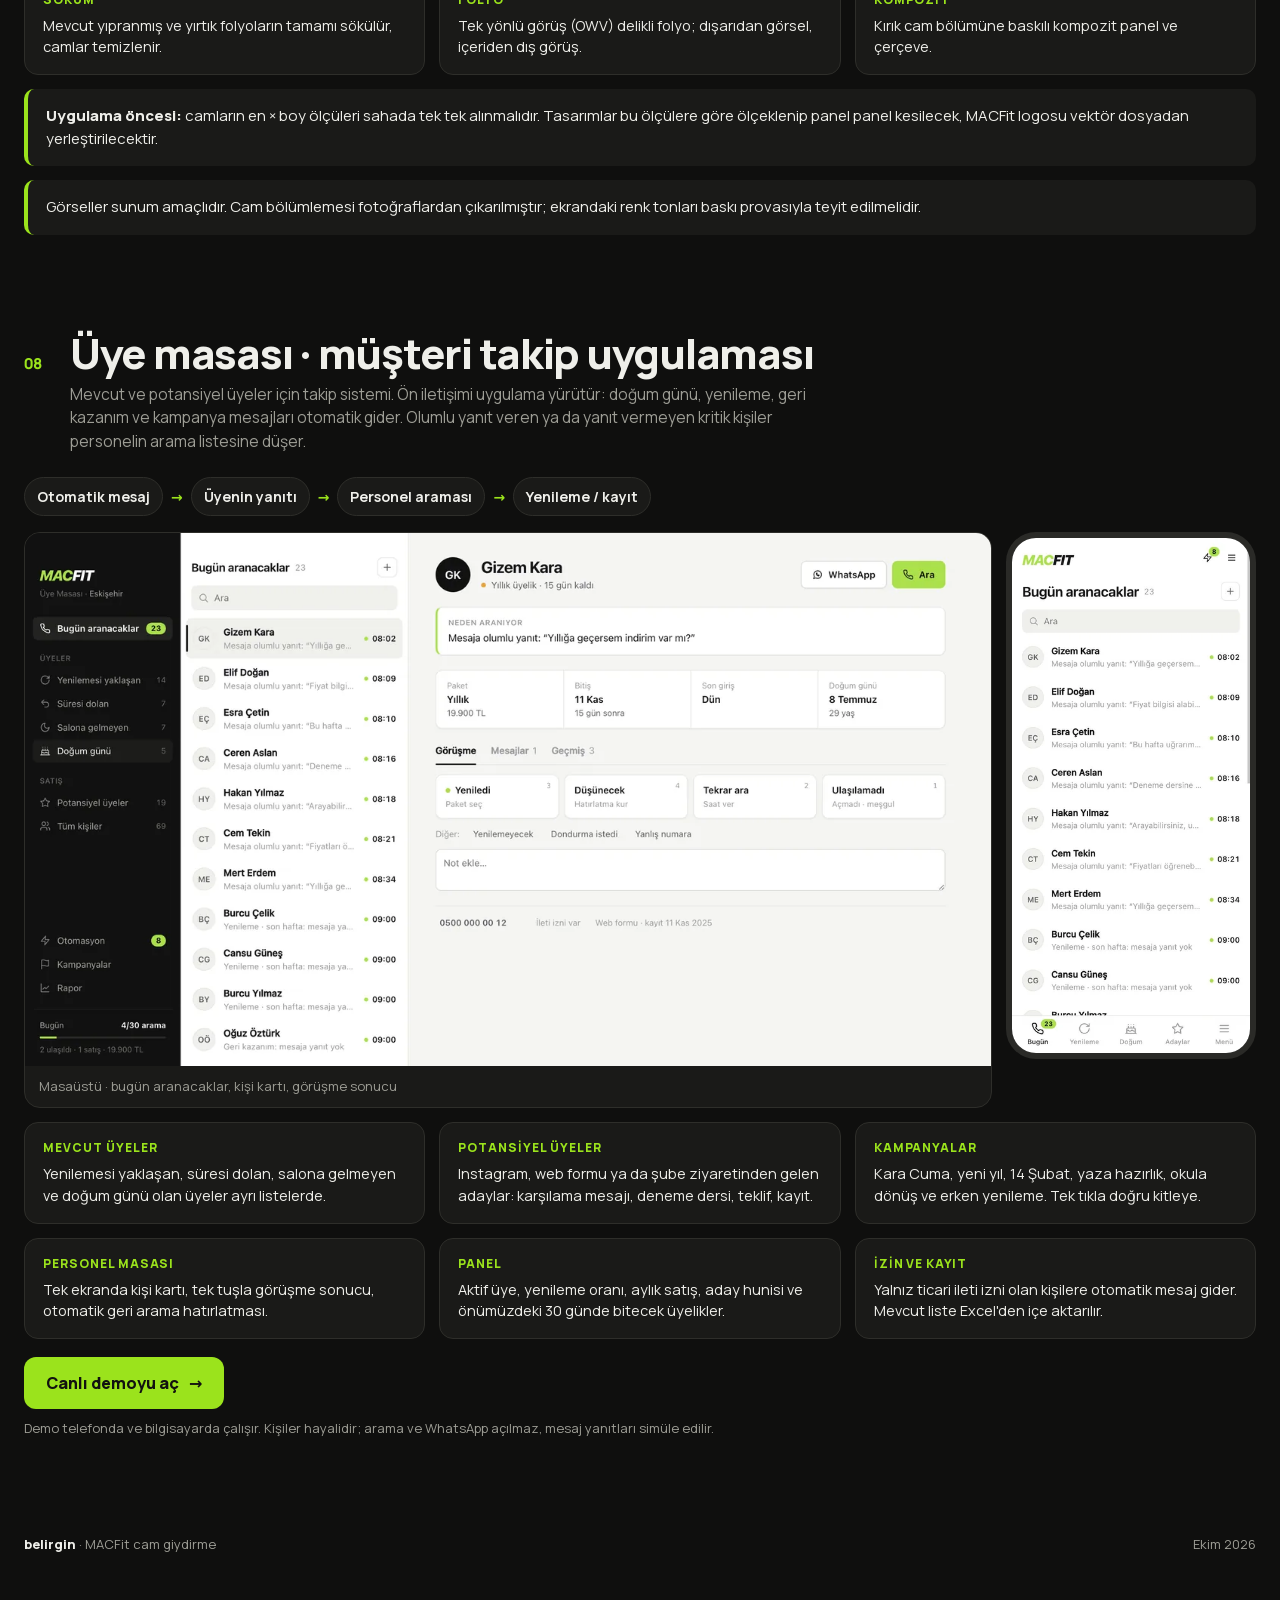
==== commit e2331aa2: "Üye masası: sade arayüz" ====
--- a/index.html
+++ b/index.html
@@ -119,7 +119,7 @@
 /* uygulama bölümü */
 .app-izgara{display:grid;grid-template-columns:1fr 250px;gap:14px;align-items:start}
 @media (max-width:860px){.app-izgara{grid-template-columns:1fr}.app-izgara .telefon{max-width:280px;margin:0 auto}}
-.telefon{border-radius:30px;overflow:hidden;border:6px solid #2a2a27;background:#0e0f0d}
+.telefon{border-radius:30px;overflow:hidden;border:6px solid #2a2a27;background:#fff}
 .ozellikler{display:grid;grid-template-columns:repeat(3,1fr);gap:14px;margin-top:14px}
 @media (max-width:860px){.ozellikler{grid-template-columns:1fr}}
 .akis{display:flex;gap:8px;flex-wrap:wrap;align-items:center;margin-top:14px;font-size:14px;font-weight:700}
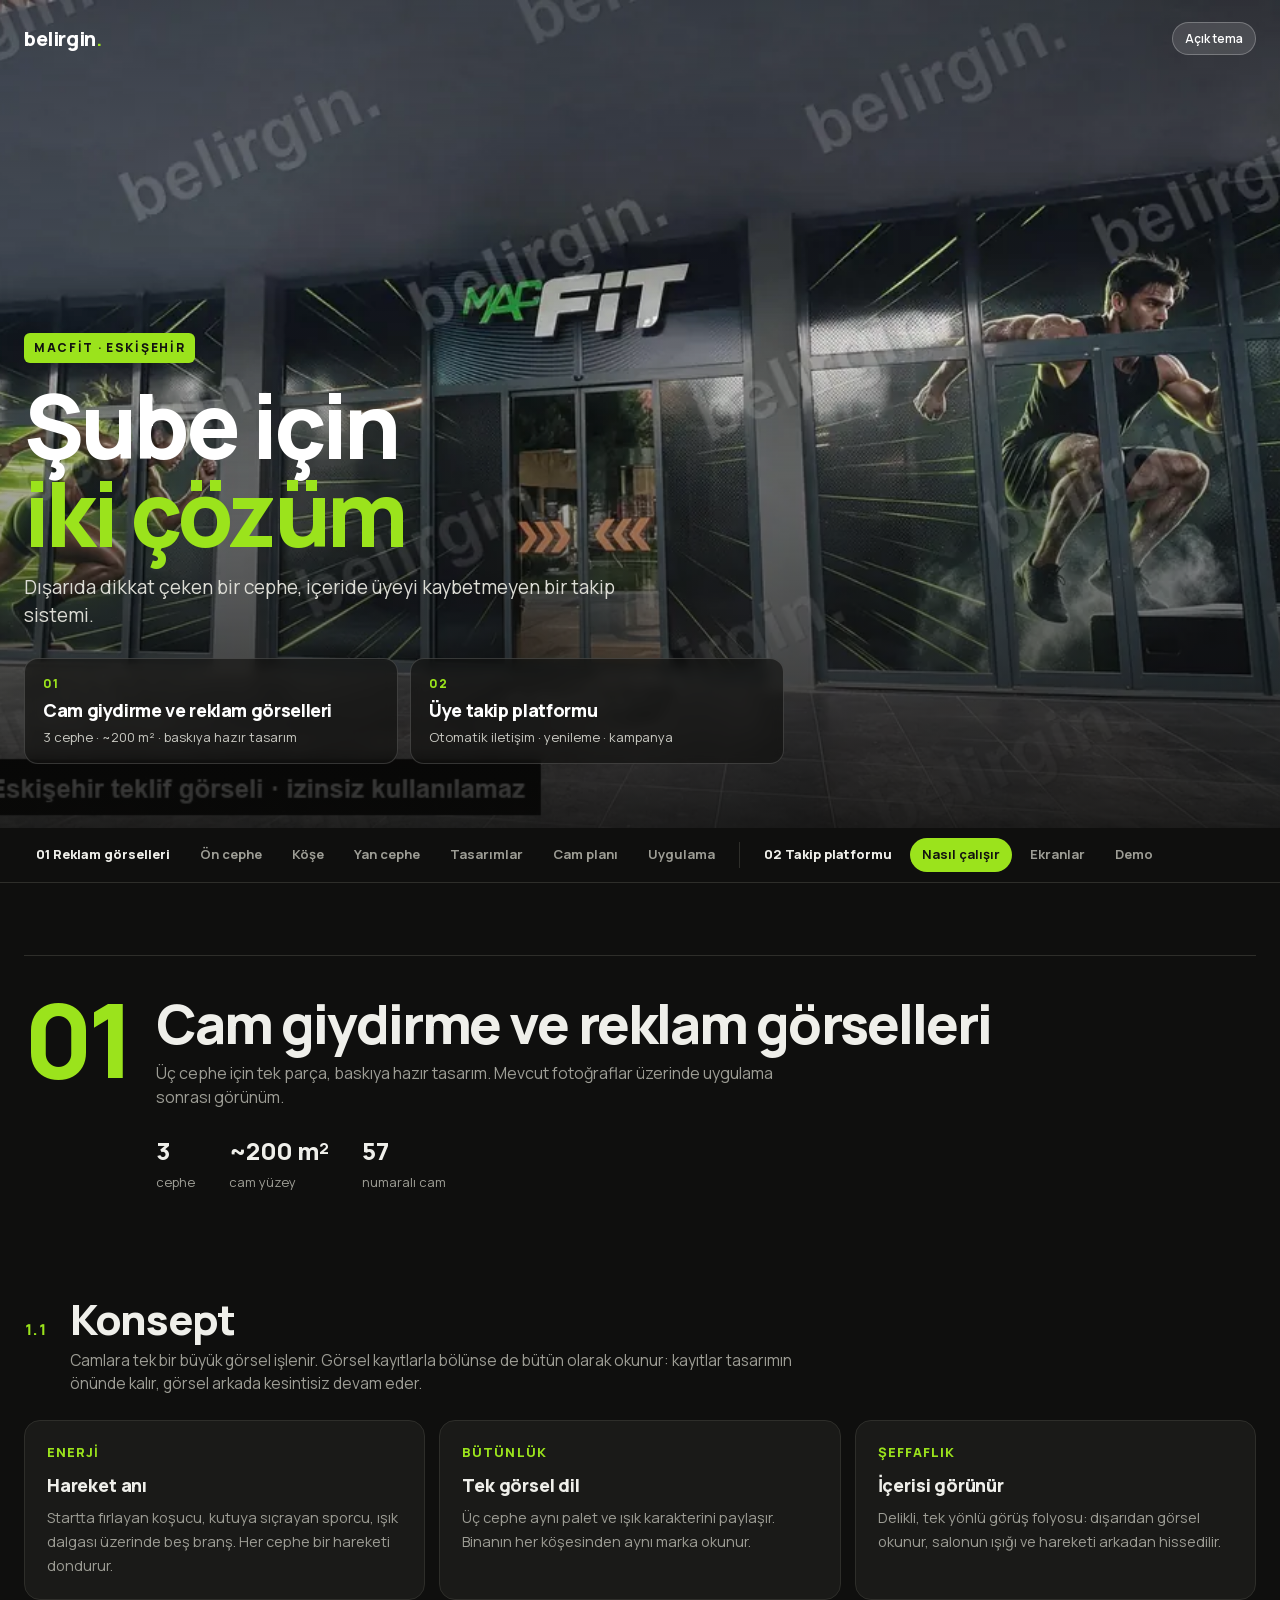
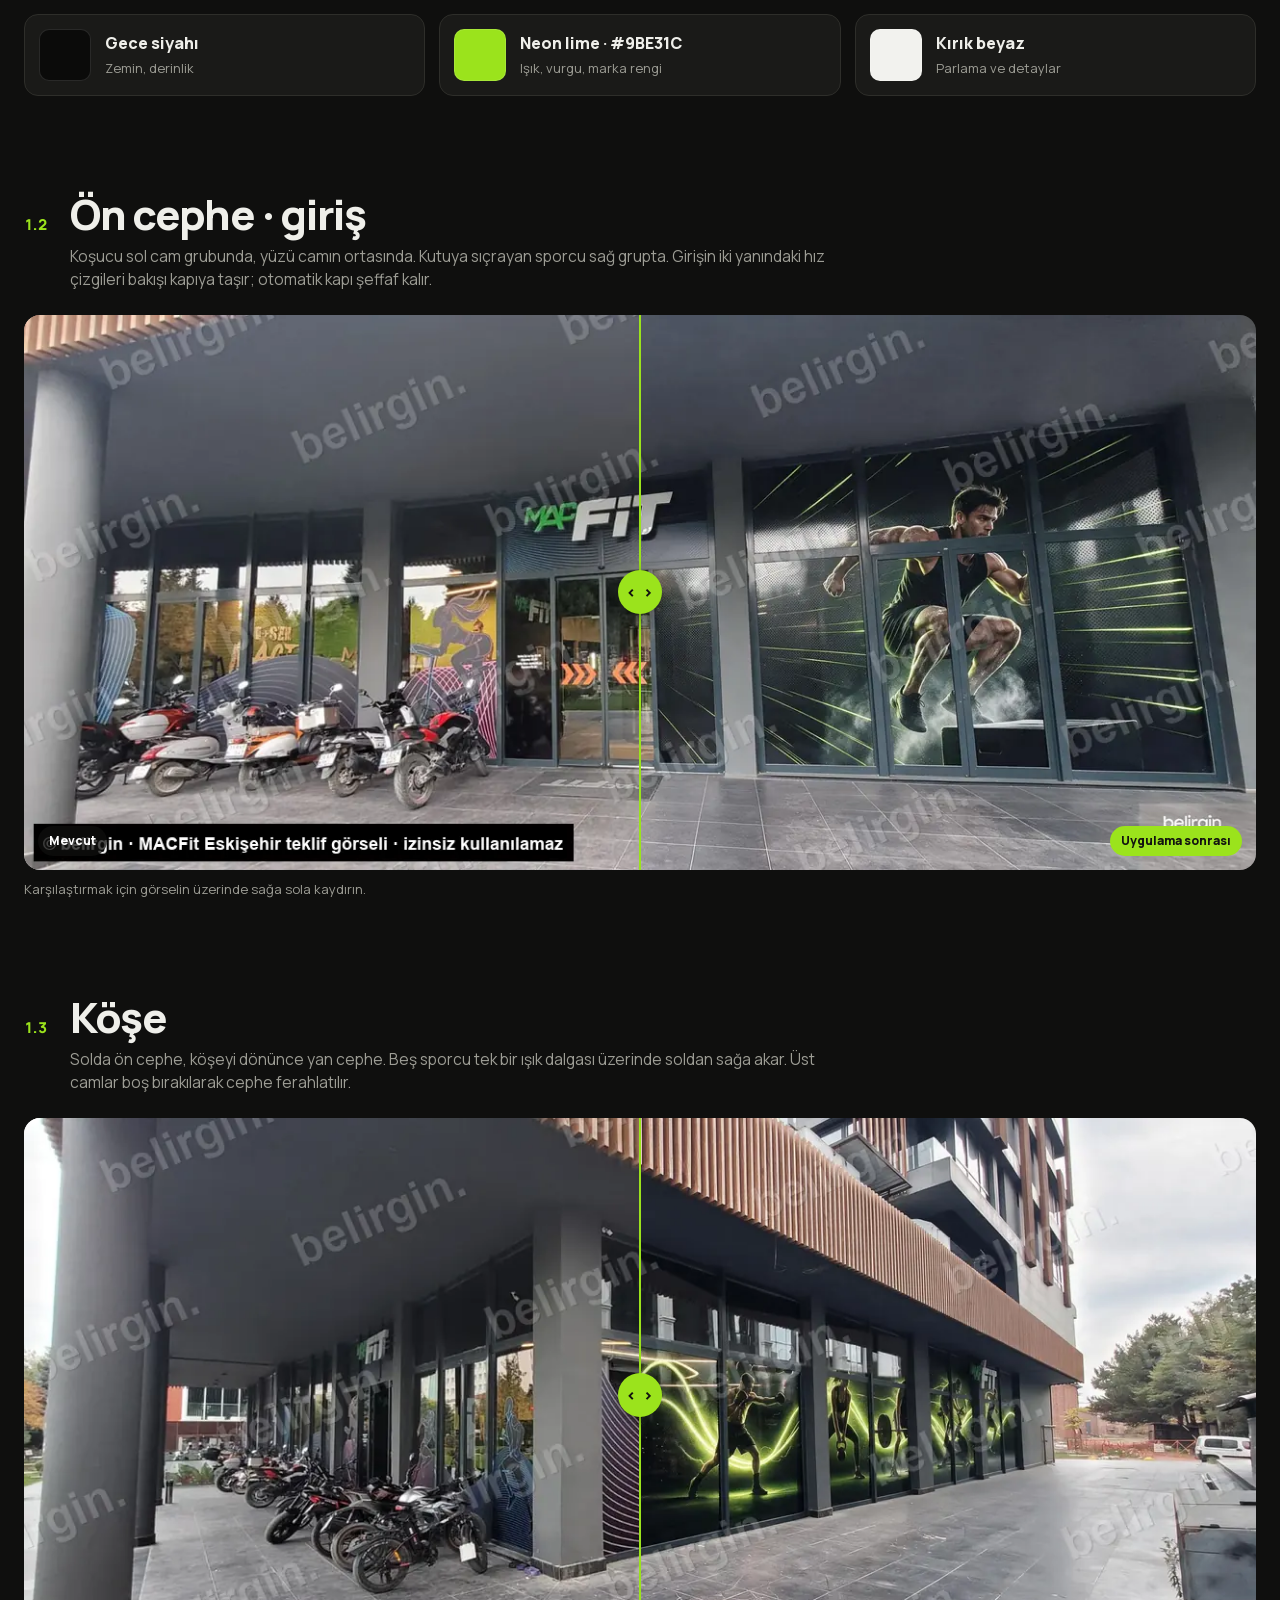
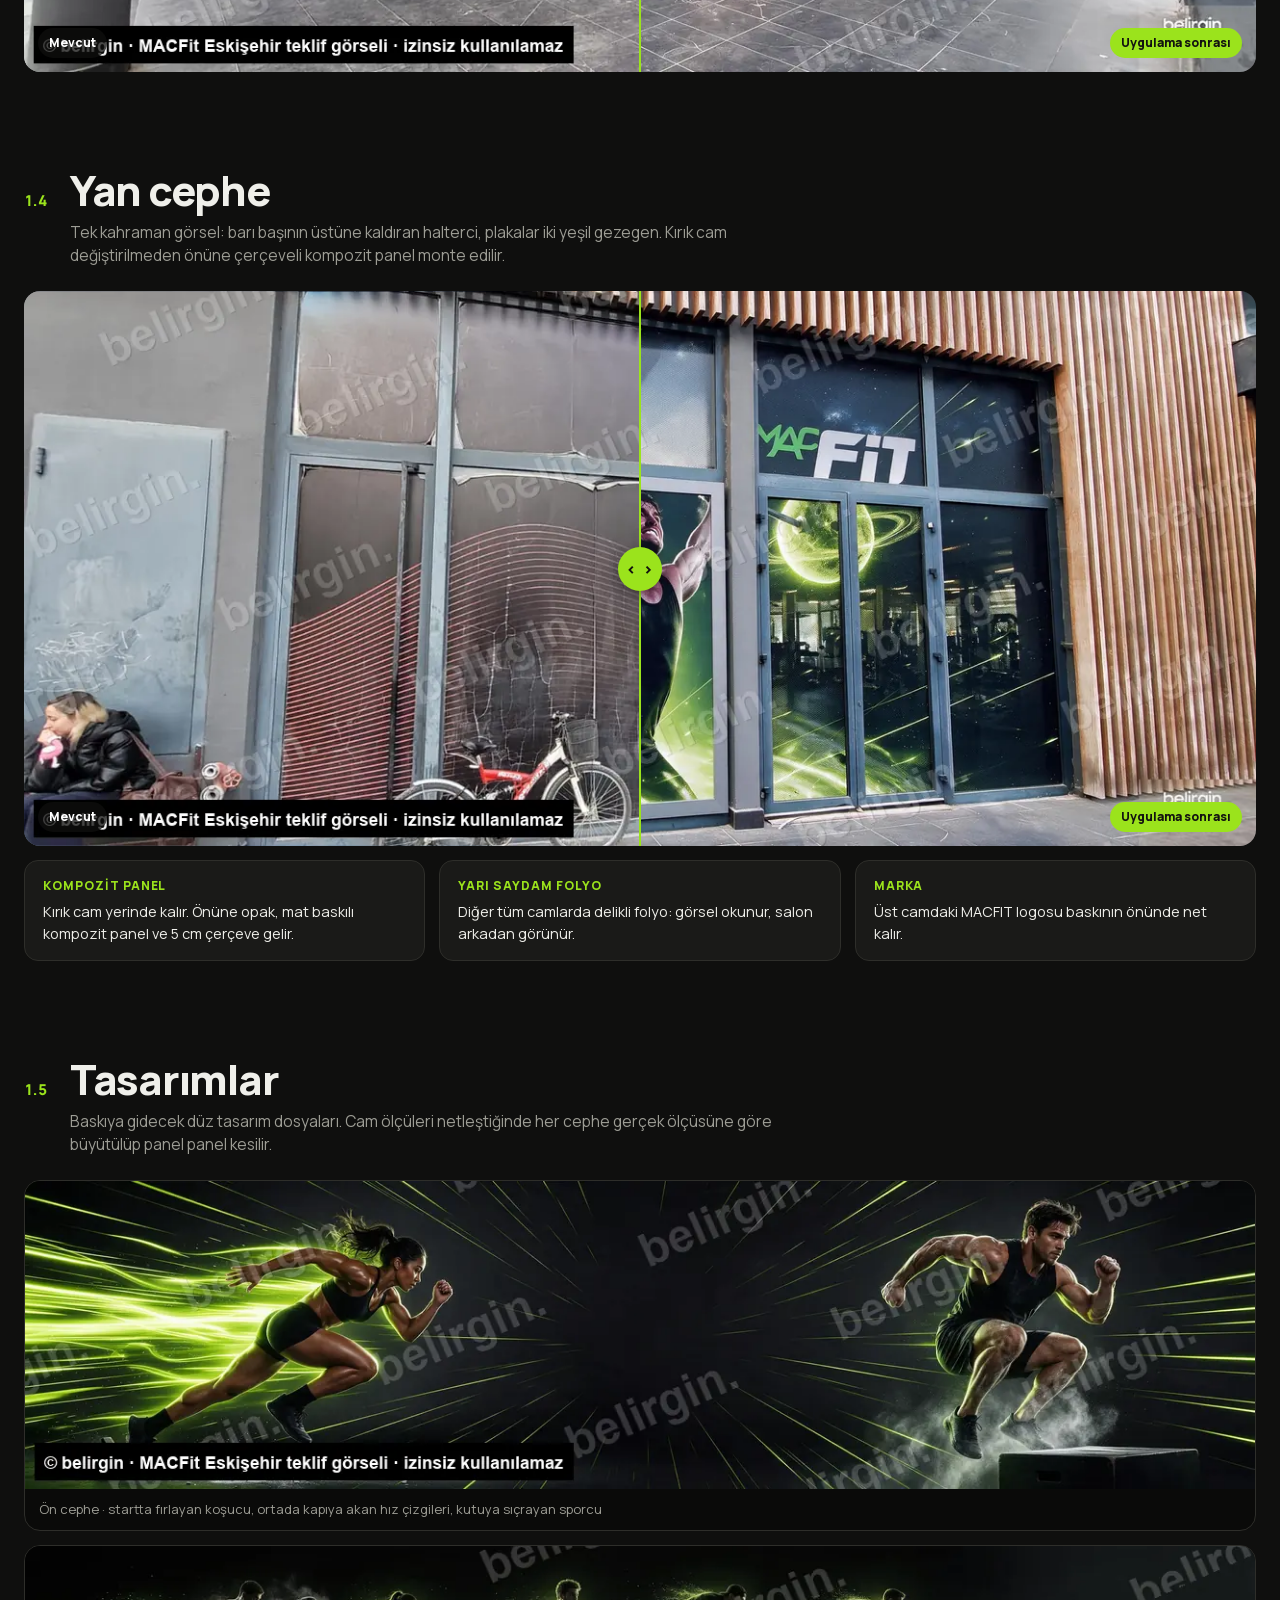
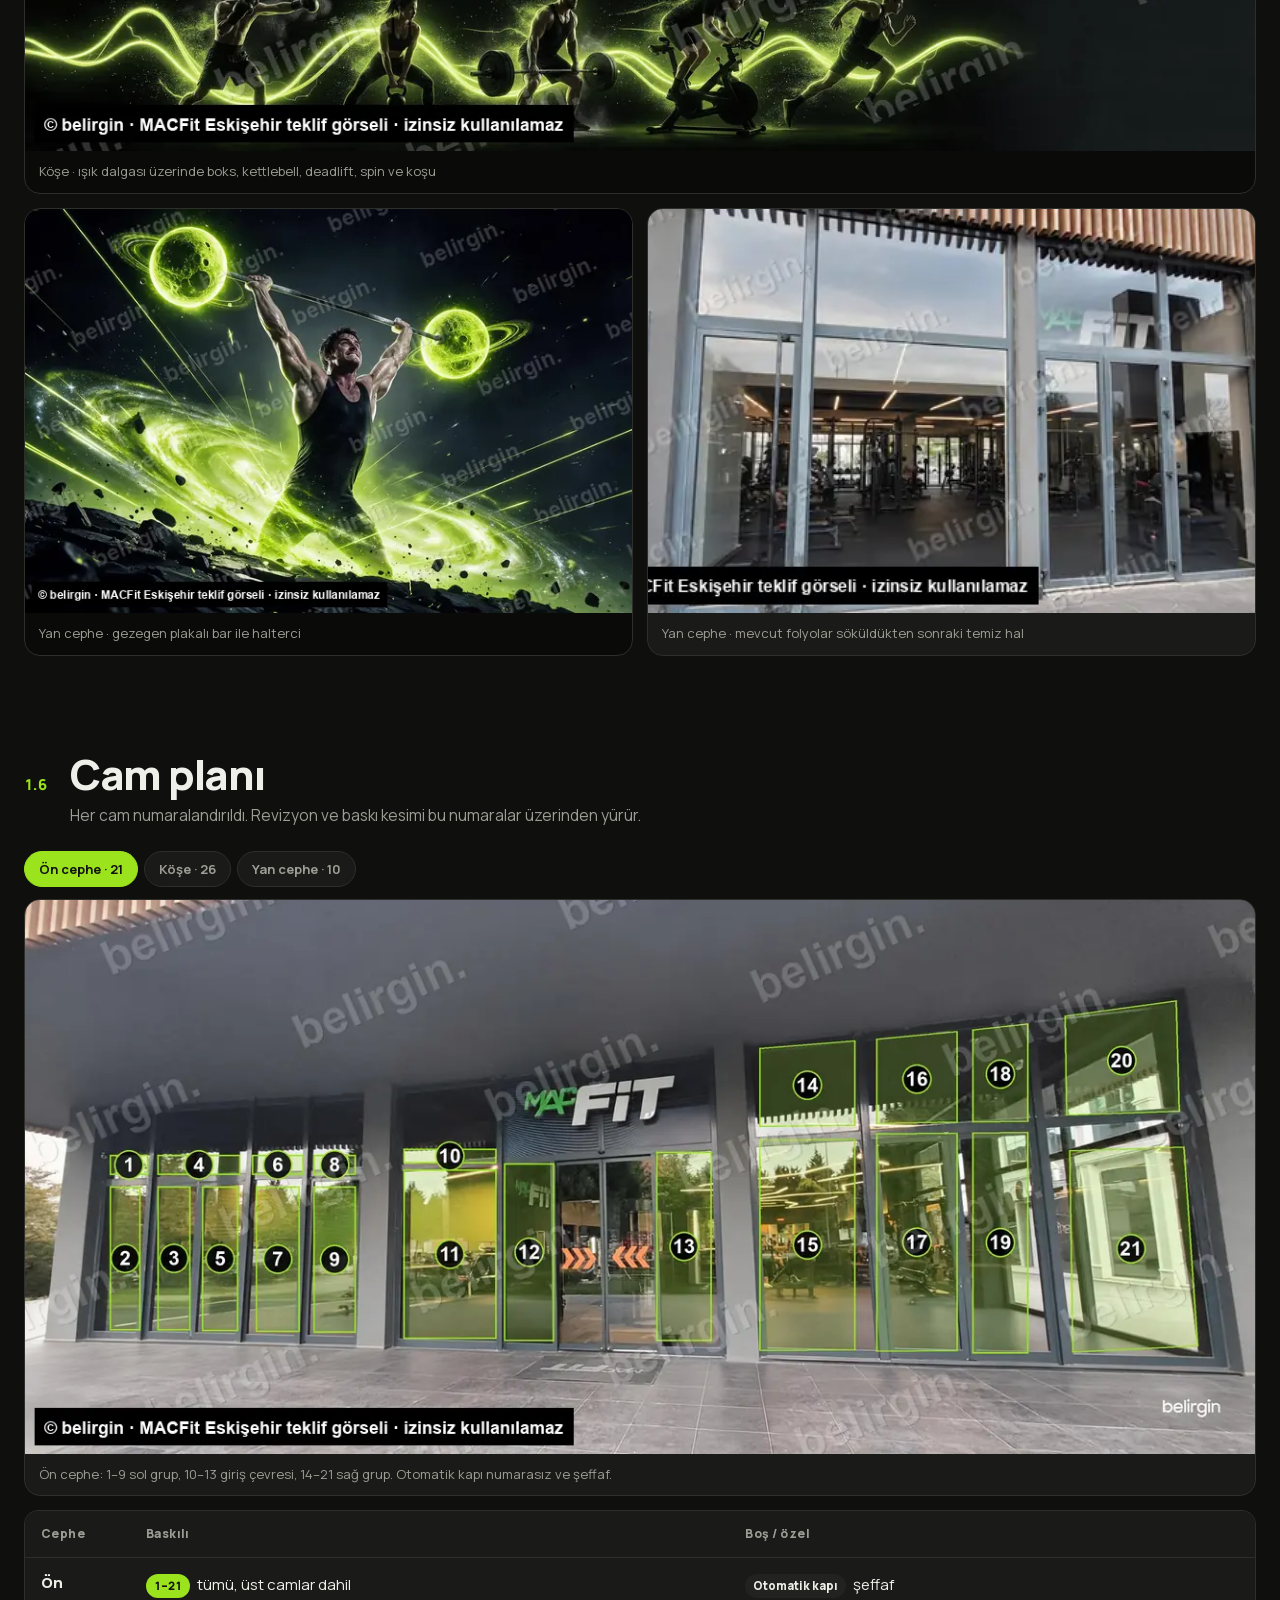
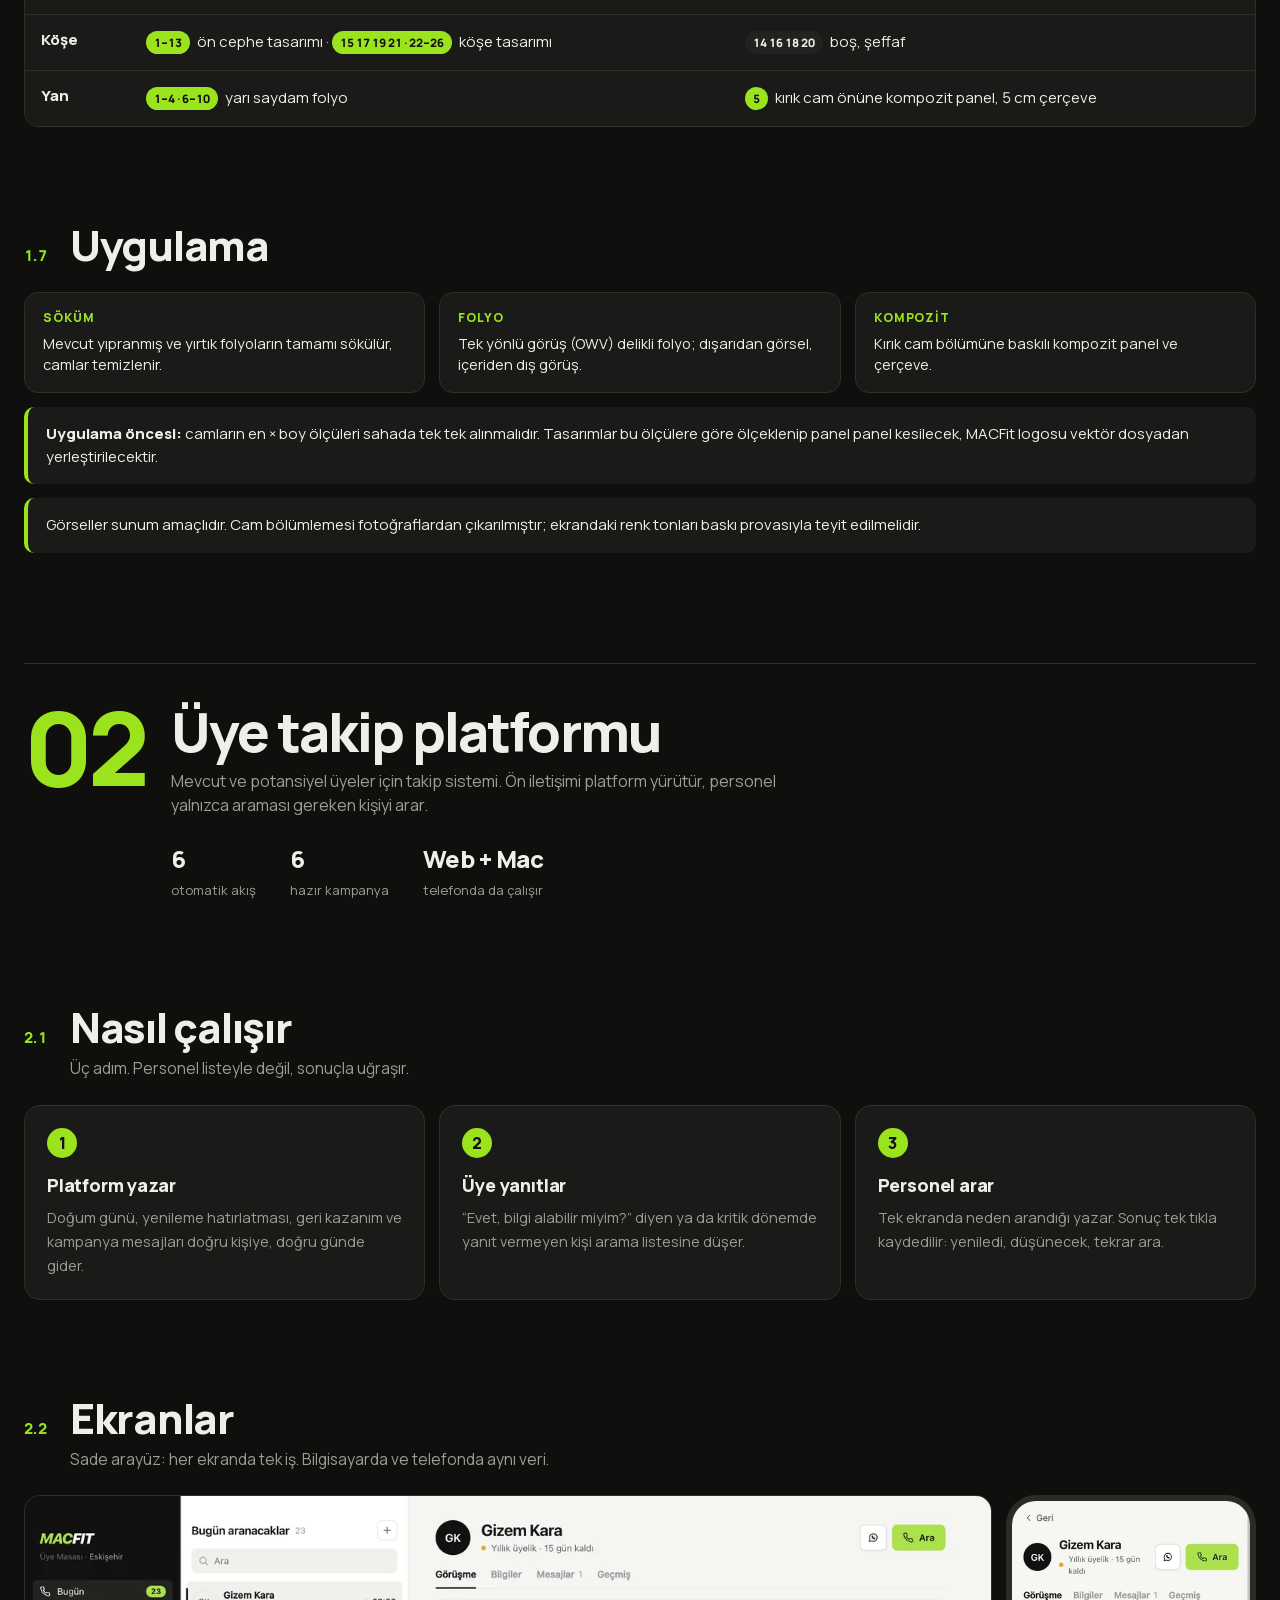
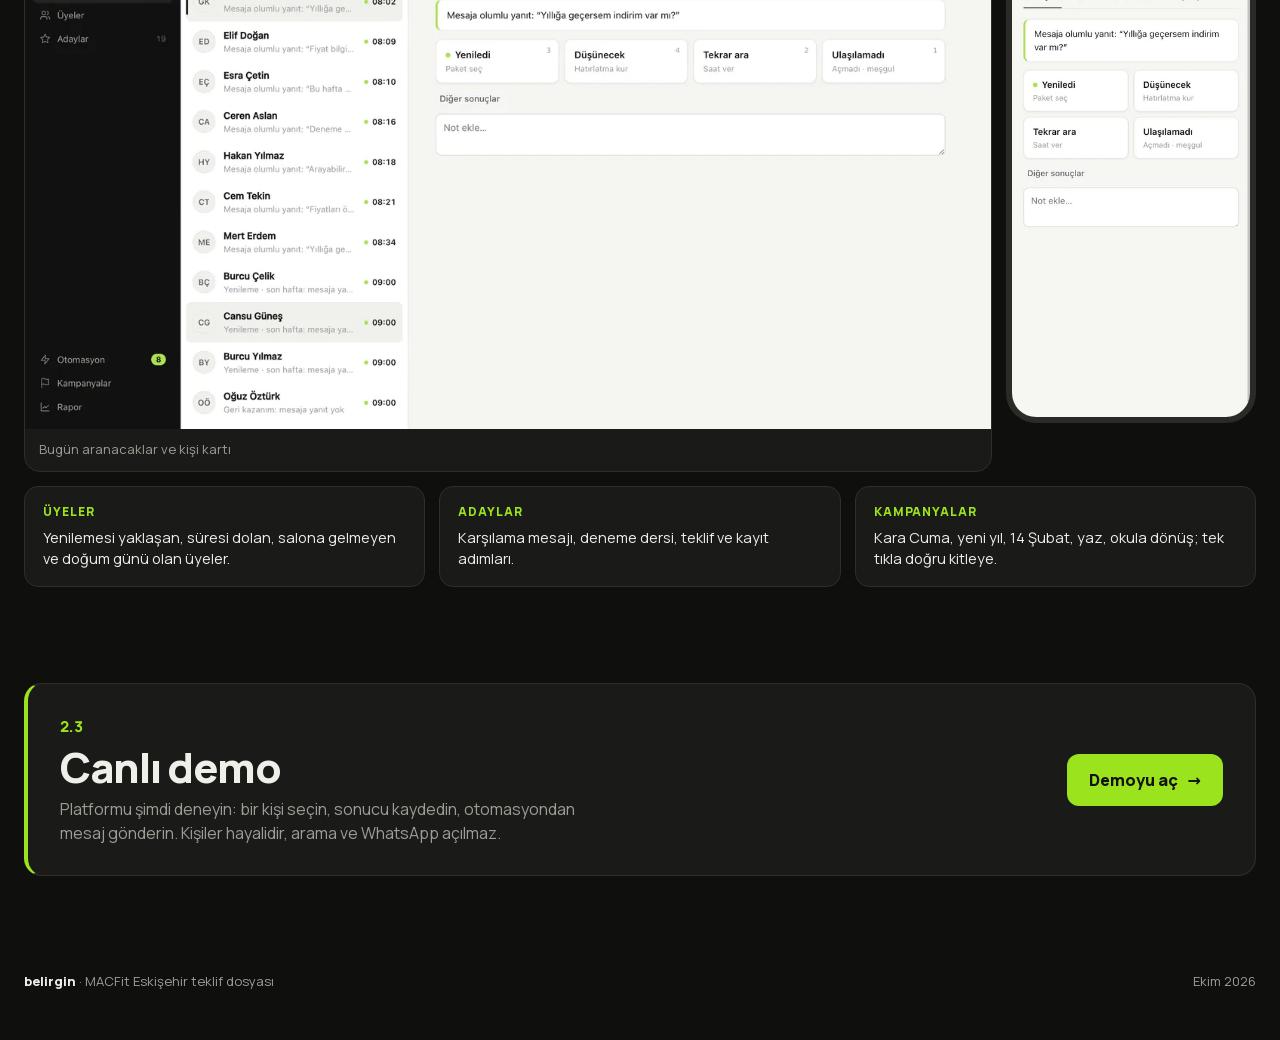
==== commit da79a3a3: "İki ürün yapısı, sadeleştirilmiş platform" ====
--- a/index.html
+++ b/index.html
@@ -4,9 +4,9 @@
 <meta charset="utf-8">
 <meta name="viewport" content="width=device-width, initial-scale=1">
 <meta name="robots" content="noindex, nofollow">
-<title>MACFit Cam Giydirme</title>
+<title>MACFit Eskişehir · Teklif</title>
 <meta name="description" content="MACFit Eskişehir: üç cephe için cam giydirme tasarımı, mevcut ve uygulama sonrası görünüm.">
-<meta property="og:title" content="MACFit Cam Giydirme">
+<meta property="og:title" content="MACFit Eskişehir · Teklif">
 <meta property="og:description" content="Üç cephe · mevcut ve uygulama sonrası görünüm">
 <meta property="og:image" content="i/on_sonra-1280.webp">
 <link rel="preload" as="font" type="font/woff2" href="f/manrope-latin.woff2" crossorigin>
@@ -134,6 +134,36 @@
 .korumali::after{content:"";position:absolute;inset:0;background:transparent}
 body{-webkit-user-select:none;user-select:none}
 @media print{body{display:none!important}}
+
+/* iki ürün */
+.urunler{display:grid;grid-template-columns:1fr 1fr;gap:12px;margin-top:28px;max-width:760px}
+@media (max-width:640px){.urunler{grid-template-columns:1fr}}
+.urun-kart{display:flex;flex-direction:column;gap:4px;padding:16px 18px;border-radius:14px;background:rgba(15,15,14,.62);border:1px solid rgba(255,255,255,.16);color:#fff;text-decoration:none;backdrop-filter:blur(6px);transition:border-color .2s,transform .2s}
+.urun-kart:hover{border-color:var(--vurgu);transform:translateY(-2px)}
+.urun-kart small{color:var(--vurgu);font-weight:800;font-size:12px;letter-spacing:.08em}
+.urun-kart b{font-size:18px;font-weight:800;letter-spacing:-.02em}
+.urun-kart span{font-size:13px;color:#c9c9c2}
+.urun-bas{margin-top:110px;padding:40px 0 8px;border-top:1px solid var(--cizgi);display:grid;grid-template-columns:auto 1fr;gap:6px 26px;align-items:start}
+.urun-bas:first-of-type{margin-top:72px}
+.urun-no{font-size:clamp(56px,8vw,104px);font-weight:800;letter-spacing:-.05em;line-height:.85;color:var(--vurgu);grid-row:span 2}
+.urun-bas h2{font-size:clamp(30px,4.4vw,54px);line-height:1.02;letter-spacing:-.035em}
+.urun-bas p{color:var(--ikincil);font-size:16px;max-width:640px;margin-top:10px}
+.urun-ozet{display:flex;gap:34px;flex-wrap:wrap;margin-top:18px}
+.urun-ozet b{display:block;font-size:24px;font-weight:800;letter-spacing:-.02em}
+.urun-ozet span{font-size:13px;color:var(--ikincil)}
+@media (max-width:640px){.urun-bas{grid-template-columns:1fr}.urun-no{grid-row:auto}}
+.gez-ayrac{flex:none;width:1px;background:var(--cizgi);margin:4px 6px}
+nav.gez a.grup-link{color:var(--metin);font-weight:800}
+.adimlar{display:grid;grid-template-columns:repeat(3,1fr);gap:14px}
+@media (max-width:860px){.adimlar{grid-template-columns:1fr}}
+.adim{background:var(--yuzey);border:1px solid var(--cizgi);border-radius:16px;padding:22px}
+.adim i{display:inline-grid;place-items:center;width:30px;height:30px;border-radius:50%;background:var(--vurgu);color:#121210;font-style:normal;font-weight:800;margin-bottom:14px}
+.adim b{display:block;font-size:18px;font-weight:800;letter-spacing:-.01em;margin-bottom:6px}
+.adim span{font-size:14.5px;color:var(--ikincil)}
+.demo-kart{display:flex;align-items:center;justify-content:space-between;gap:24px;flex-wrap:wrap;background:var(--yuzey);border:1px solid var(--cizgi);border-left:4px solid var(--vurgu);border-radius:18px;padding:30px 32px}
+.demo-kart h2{margin:6px 0 8px}
+.demo-kart p{color:var(--ikincil);max-width:560px}
+.demo-kart .demo-dugme{margin-top:0}
 </style>
 </head>
 <body>
@@ -143,24 +173,31 @@
   <div class="ust-bar"><div class="marka">belirgin<b>.</b></div><button class="tema" id="tema" type="button">Açık tema</button></div>
   <div class="ic">
     <span class="etiket">MACFit · Eskişehir</span>
-    <h1>Cam giydirme<br><span>tasarımı</span></h1>
-    <p>Üç cephe, tek bir görsel dil. Siyah zemin üzerinde neon lime ışık, hareket hâlindeki sporcular ve camların ardında okunan salon.</p>
-    <div class="ozet">
-      <div><b>3</b><span>cephe</span></div>
-      <div><b>~200 m²</b><span>cam yüzey</span></div>
-      <div><b>3</b><span>bütünleşik tasarım</span></div>
+    <h1>Şube için<br><span>iki çözüm</span></h1>
+    <p>Dışarıda dikkat çeken bir cephe, içeride üyeyi kaybetmeyen bir takip sistemi.</p>
+    <div class="urunler">
+      <a href="#reklam" class="urun-kart"><small>01</small><b>Cam giydirme ve reklam görselleri</b><span>3 cephe · ~200 m² · baskıya hazır tasarım</span></a>
+      <a href="#platform" class="urun-kart"><small>02</small><b>Üye takip platformu</b><span>Otomatik iletişim · yenileme · kampanya</span></a>
     </div>
   </div>
 </header>
 
 <nav class="gez" aria-label="Bölümler"><div class="kap">
-  <a href="#konsept">Konsept</a><a href="#on">Ön cephe</a><a href="#kose">Köşe</a><a href="#yan">Yan cephe</a><a href="#tasarimlar">Tasarımlar</a><a href="#plan">Cam planı</a><a href="#uygulama">Uygulama</a><a href="#uye-masasi">Üye masası</a>
+  <a href="#reklam" class="grup-link">01 Reklam görselleri</a><a href="#on">Ön cephe</a><a href="#kose">Köşe</a><a href="#yan">Yan cephe</a><a href="#tasarimlar">Tasarımlar</a><a href="#plan">Cam planı</a><a href="#uygulama">Uygulama</a>
+  <span class="gez-ayrac"></span>
+  <a href="#platform" class="grup-link">02 Takip platformu</a><a href="#nasil">Nasıl çalışır</a><a href="#ekranlar">Ekranlar</a><a href="#demo">Demo</a>
 </div></nav>
 
 <main class="kap">
 
+<header id="reklam" class="urun-bas gor">
+  <span class="urun-no">01</span>
+  <div><h2>Cam giydirme ve reklam görselleri</h2><p>Üç cephe için tek parça, baskıya hazır tasarım. Mevcut fotoğraflar üzerinde uygulama sonrası görünüm.</p></div>
+  <div class="urun-ozet"><div><b>3</b><span>cephe</span></div><div><b>~200 m²</b><span>cam yüzey</span></div><div><b>57</b><span>numaralı cam</span></div></div>
+</header>
+
 <section id="konsept" class="gor">
-  <div class="bas"><span class="no">01</span><div><h2>Konsept</h2><p class="alt">Camlara tek bir büyük görsel işlenir. Görsel kayıtlarla bölünse de bütün olarak okunur: kayıtlar tasarımın önünde kalır, görsel arkada kesintisiz devam eder.</p></div></div>
+  <div class="bas"><span class="no">1.1</span><div><h2>Konsept</h2><p class="alt">Camlara tek bir büyük görsel işlenir. Görsel kayıtlarla bölünse de bütün olarak okunur: kayıtlar tasarımın önünde kalır, görsel arkada kesintisiz devam eder.</p></div></div>
   <div class="ilkeler">
     <div class="ilke"><i>ENERJİ</i><b>Hareket anı</b><span>Startta fırlayan koşucu, kutuya sıçrayan sporcu, ışık dalgası üzerinde beş branş. Her cephe bir hareketi dondurur.</span></div>
     <div class="ilke"><i>BÜTÜNLÜK</i><b>Tek görsel dil</b><span>Üç cephe aynı palet ve ışık karakterini paylaşır. Binanın her köşesinden aynı marka okunur.</span></div>
@@ -174,7 +211,7 @@
 </section>
 
 <section id="on" class="gor">
-  <div class="bas"><span class="no">02</span><div><h2>Ön cephe · giriş</h2><p class="alt">Koşucu sol cam grubunda, yüzü camın ortasında. Kutuya sıçrayan sporcu sağ grupta. Girişin iki yanındaki hız çizgileri bakışı kapıya taşır; otomatik kapı şeffaf kalır.</p></div></div>
+  <div class="bas"><span class="no">1.2</span><div><h2>Ön cephe · giriş</h2><p class="alt">Koşucu sol cam grubunda, yüzü camın ortasında. Kutuya sıçrayan sporcu sağ grupta. Girişin iki yanındaki hız çizgileri bakışı kapıya taşır; otomatik kapı şeffaf kalır.</p></div></div>
   <div class="os" style="--k:50%">
     <img decoding="async" src="i/on_sonra-1280.webp" srcset="i/on_sonra-640.webp 640w, i/on_sonra-1280.webp 1280w, i/on_sonra-1920.webp 1920w" sizes="(max-width:1280px) 100vw, 1232px" alt="Ön cephe, uygulama sonrası" loading="lazy">
     <img decoding="async" class="ust" src="i/on_once-1280.webp" srcset="i/on_once-640.webp 640w, i/on_once-1280.webp 1280w, i/on_once-1920.webp 1920w" sizes="(max-width:1280px) 100vw, 1232px" alt="Ön cephe, mevcut hali" loading="lazy">
@@ -186,7 +223,7 @@
 </section>
 
 <section id="kose" class="gor">
-  <div class="bas"><span class="no">03</span><div><h2>Köşe</h2><p class="alt">Solda ön cephe, köşeyi dönünce yan cephe. Beş sporcu tek bir ışık dalgası üzerinde soldan sağa akar. Üst camlar boş bırakılarak cephe ferahlatılır.</p></div></div>
+  <div class="bas"><span class="no">1.3</span><div><h2>Köşe</h2><p class="alt">Solda ön cephe, köşeyi dönünce yan cephe. Beş sporcu tek bir ışık dalgası üzerinde soldan sağa akar. Üst camlar boş bırakılarak cephe ferahlatılır.</p></div></div>
   <div class="os" style="--k:50%">
     <img decoding="async" src="i/kose_sonra-1280.webp" srcset="i/kose_sonra-640.webp 640w, i/kose_sonra-1280.webp 1280w, i/kose_sonra-1920.webp 1920w" sizes="(max-width:1280px) 100vw, 1232px" alt="Köşe, uygulama sonrası" loading="lazy">
     <img decoding="async" class="ust" src="i/kose_once-1280.webp" srcset="i/kose_once-640.webp 640w, i/kose_once-1280.webp 1280w, i/kose_once-1920.webp 1920w" sizes="(max-width:1280px) 100vw, 1232px" alt="Köşe, mevcut hali" loading="lazy">
@@ -197,7 +234,7 @@
 </section>
 
 <section id="yan" class="gor">
-  <div class="bas"><span class="no">04</span><div><h2>Yan cephe</h2><p class="alt">Tek kahraman görsel: barı başının üstüne kaldıran halterci, plakalar iki yeşil gezegen. Kırık cam değiştirilmeden önüne çerçeveli kompozit panel monte edilir.</p></div></div>
+  <div class="bas"><span class="no">1.4</span><div><h2>Yan cephe</h2><p class="alt">Tek kahraman görsel: barı başının üstüne kaldıran halterci, plakalar iki yeşil gezegen. Kırık cam değiştirilmeden önüne çerçeveli kompozit panel monte edilir.</p></div></div>
   <div class="os" style="--k:50%">
     <img decoding="async" src="i/yan_sonra-1280.webp" srcset="i/yan_sonra-640.webp 640w, i/yan_sonra-1280.webp 1280w, i/yan_sonra-1920.webp 1920w" sizes="(max-width:1280px) 100vw, 1232px" alt="Yan cephe, uygulama sonrası" loading="lazy">
     <img decoding="async" class="ust" src="i/yan_once-1280.webp" srcset="i/yan_once-640.webp 640w, i/yan_once-1280.webp 1280w, i/yan_once-1920.webp 1920w" sizes="(max-width:1280px) 100vw, 1232px" alt="Yan cephe, mevcut hali" loading="lazy">
@@ -213,7 +250,7 @@
 </section>
 
 <section id="tasarimlar" class="gor">
-  <div class="bas"><span class="no">05</span><div><h2>Tasarımlar</h2><p class="alt">Baskıya gidecek düz tasarım dosyaları. Cam ölçüleri netleştiğinde her cephe gerçek ölçüsüne göre büyütülüp panel panel kesilir.</p></div></div>
+  <div class="bas"><span class="no">1.5</span><div><h2>Tasarımlar</h2><p class="alt">Baskıya gidecek düz tasarım dosyaları. Cam ölçüleri netleştiğinde her cephe gerçek ölçüsüne göre büyütülüp panel panel kesilir.</p></div></div>
   <figure class="foto tasarim"><img decoding="async" src="i/tas_on-1280.webp" srcset="i/tas_on-640.webp 640w, i/tas_on-1280.webp 1280w, i/tas_on-1920.webp 1920w" sizes="(max-width:1280px) 100vw, 1232px" alt="Ön cephe tasarımı" loading="lazy"><figcaption>Ön cephe · startta fırlayan koşucu, ortada kapıya akan hız çizgileri, kutuya sıçrayan sporcu</figcaption></figure>
   <figure class="foto tasarim" style="margin-top:14px"><img decoding="async" src="i/tas_kose-1280.webp" srcset="i/tas_kose-640.webp 640w, i/tas_kose-1280.webp 1280w, i/tas_kose-1920.webp 1920w" sizes="(max-width:1280px) 100vw, 1232px" alt="Köşe tasarımı" loading="lazy"><figcaption>Köşe · ışık dalgası üzerinde boks, kettlebell, deadlift, spin ve koşu</figcaption></figure>
   <div class="ikili">
@@ -223,7 +260,7 @@
 </section>
 
 <section id="plan" class="gor">
-  <div class="bas"><span class="no">06</span><div><h2>Cam planı</h2><p class="alt">Her cam numaralandırıldı. Revizyon ve baskı kesimi bu numaralar üzerinden yürür.</p></div></div>
+  <div class="bas"><span class="no">1.6</span><div><h2>Cam planı</h2><p class="alt">Her cam numaralandırıldı. Revizyon ve baskı kesimi bu numaralar üzerinden yürür.</p></div></div>
   <div class="sekmeler" role="group" aria-label="Cephe seçimi">
     <button type="button" data-p="on" aria-pressed="true">Ön cephe · 21</button>
     <button type="button" data-p="kose" aria-pressed="false">Köşe · 26</button>
@@ -241,7 +278,7 @@
 </section>
 
 <section id="uygulama" class="gor">
-  <div class="bas"><span class="no">07</span><div><h2>Uygulama</h2></div></div>
+  <div class="bas"><span class="no">1.7</span><div><h2>Uygulama</h2></div></div>
   <div class="maddeler">
     <div class="madde"><b>Söküm</b>Mevcut yıpranmış ve yırtık folyoların tamamı sökülür, camlar temizlenir.</div>
     <div class="madde"><b>Folyo</b>Tek yönlü görüş (OWV) delikli folyo; dışarıdan görsel, içeriden dış görüş.</div>
@@ -252,26 +289,42 @@
 </section>
 
 
-<section id="uye-masasi" class="gor">
-  <div class="bas"><span class="no">08</span><div><h2>Üye masası · müşteri takip uygulaması</h2><p class="alt">Mevcut ve potansiyel üyeler için takip sistemi. Ön iletişimi uygulama yürütür: doğum günü, yenileme, geri kazanım ve kampanya mesajları otomatik gider. Olumlu yanıt veren ya da yanıt vermeyen kritik kişiler personelin arama listesine düşer.</p></div></div>
-  <div class="akis"><span>Otomatik mesaj</span><i>→</i><span>Üyenin yanıtı</span><i>→</i><span>Personel araması</span><i>→</i><span>Yenileme / kayıt</span></div>
-  <div class="app-izgara" style="margin-top:16px">
-    <figure class="foto"><img src="i/app_masaustu-1280.webp" srcset="i/app_masaustu-640.webp 640w, i/app_masaustu-1280.webp 1280w, i/app_masaustu-1920.webp 1920w" sizes="(max-width:860px) 100vw, 970px" alt="Üye masası, masaüstü görünümü" loading="lazy" decoding="async"><figcaption>Masaüstü · bugün aranacaklar, kişi kartı, görüşme sonucu</figcaption></figure>
-    <div class="telefon"><img src="i/app_mobil-750.webp" srcset="i/app_mobil-375.webp 375w, i/app_mobil-750.webp 750w" sizes="250px" alt="Üye masası, mobil görünüm" loading="lazy" decoding="async"></div>
+<header id="platform" class="urun-bas gor">
+  <span class="urun-no">02</span>
+  <div><h2>Üye takip platformu</h2><p>Mevcut ve potansiyel üyeler için takip sistemi. Ön iletişimi platform yürütür, personel yalnızca araması gereken kişiyi arar.</p></div>
+  <div class="urun-ozet"><div><b>6</b><span>otomatik akış</span></div><div><b>6</b><span>hazır kampanya</span></div><div><b>Web + Mac</b><span>telefonda da çalışır</span></div></div>
+</header>
+
+<section id="nasil" class="gor">
+  <div class="bas"><span class="no">2.1</span><div><h2>Nasıl çalışır</h2><p class="alt">Üç adım. Personel listeyle değil, sonuçla uğraşır.</p></div></div>
+  <div class="adimlar">
+    <div class="adim"><i>1</i><b>Platform yazar</b><span>Doğum günü, yenileme hatırlatması, geri kazanım ve kampanya mesajları doğru kişiye, doğru günde gider.</span></div>
+    <div class="adim"><i>2</i><b>Üye yanıtlar</b><span>“Evet, bilgi alabilir miyim?” diyen ya da kritik dönemde yanıt vermeyen kişi arama listesine düşer.</span></div>
+    <div class="adim"><i>3</i><b>Personel arar</b><span>Tek ekranda neden arandığı yazar. Sonuç tek tıkla kaydedilir: yeniledi, düşünecek, tekrar ara.</span></div>
+  </div>
+</section>
+
+<section id="ekranlar" class="gor">
+  <div class="bas"><span class="no">2.2</span><div><h2>Ekranlar</h2><p class="alt">Sade arayüz: her ekranda tek iş. Bilgisayarda ve telefonda aynı veri.</p></div></div>
+  <div class="app-izgara">
+    <figure class="foto"><img src="i/app_masaustu-1280.webp" srcset="i/app_masaustu-640.webp 640w, i/app_masaustu-1280.webp 1280w, i/app_masaustu-1920.webp 1920w" sizes="(max-width:860px) 100vw, 970px" alt="Platform, masaüstü görünümü" loading="lazy" decoding="async"><figcaption>Bugün aranacaklar ve kişi kartı</figcaption></figure>
+    <div class="telefon"><img src="i/app_mobil-750.webp" srcset="i/app_mobil-375.webp 375w, i/app_mobil-750.webp 750w" sizes="250px" alt="Platform, mobil görünüm" loading="lazy" decoding="async"></div>
   </div>
   <div class="ozellikler">
-    <div class="madde"><b>Mevcut üyeler</b>Yenilemesi yaklaşan, süresi dolan, salona gelmeyen ve doğum günü olan üyeler ayrı listelerde.</div>
-    <div class="madde"><b>Potansiyel üyeler</b>Instagram, web formu ya da şube ziyaretinden gelen adaylar: karşılama mesajı, deneme dersi, teklif, kayıt.</div>
-    <div class="madde"><b>Kampanyalar</b>Kara Cuma, yeni yıl, 14 Şubat, yaza hazırlık, okula dönüş ve erken yenileme. Tek tıkla doğru kitleye.</div>
-    <div class="madde"><b>Personel masası</b>Tek ekranda kişi kartı, tek tuşla görüşme sonucu, otomatik geri arama hatırlatması.</div>
-    <div class="madde"><b>Panel</b>Aktif üye, yenileme oranı, aylık satış, aday hunisi ve önümüzdeki 30 günde bitecek üyelikler.</div>
-    <div class="madde"><b>İzin ve kayıt</b>Yalnız ticari ileti izni olan kişilere otomatik mesaj gider. Mevcut liste Excel'den içe aktarılır.</div>
-  </div>
-  <a class="demo-dugme" href="uye-masasi/" target="_blank" rel="noopener">Canlı demoyu aç <span aria-hidden="true">→</span></a>
-  <p class="ipucu">Demo telefonda ve bilgisayarda çalışır. Kişiler hayalidir; arama ve WhatsApp açılmaz, mesaj yanıtları simüle edilir.</p>
-</section>
-
-<footer><span><b>belirgin</b> · MACFit cam giydirme</span><span>Ekim 2026</span></footer>
+    <div class="madde"><b>Üyeler</b>Yenilemesi yaklaşan, süresi dolan, salona gelmeyen ve doğum günü olan üyeler.</div>
+    <div class="madde"><b>Adaylar</b>Karşılama mesajı, deneme dersi, teklif ve kayıt adımları.</div>
+    <div class="madde"><b>Kampanyalar</b>Kara Cuma, yeni yıl, 14 Şubat, yaz, okula dönüş; tek tıkla doğru kitleye.</div>
+  </div>
+</section>
+
+<section id="demo" class="gor">
+  <div class="demo-kart">
+    <div><span class="no">2.3</span><h2>Canlı demo</h2><p>Platformu şimdi deneyin: bir kişi seçin, sonucu kaydedin, otomasyondan mesaj gönderin. Kişiler hayalidir, arama ve WhatsApp açılmaz.</p></div>
+    <a class="demo-dugme" href="uye-masasi/" target="_blank" rel="noopener">Demoyu aç <span aria-hidden="true">→</span></a>
+  </div>
+</section>
+
+<footer><span><b>belirgin</b> · MACFit Eskişehir teklif dosyası</span><span>Ekim 2026</span></footer>
 </main>
 
 <script>
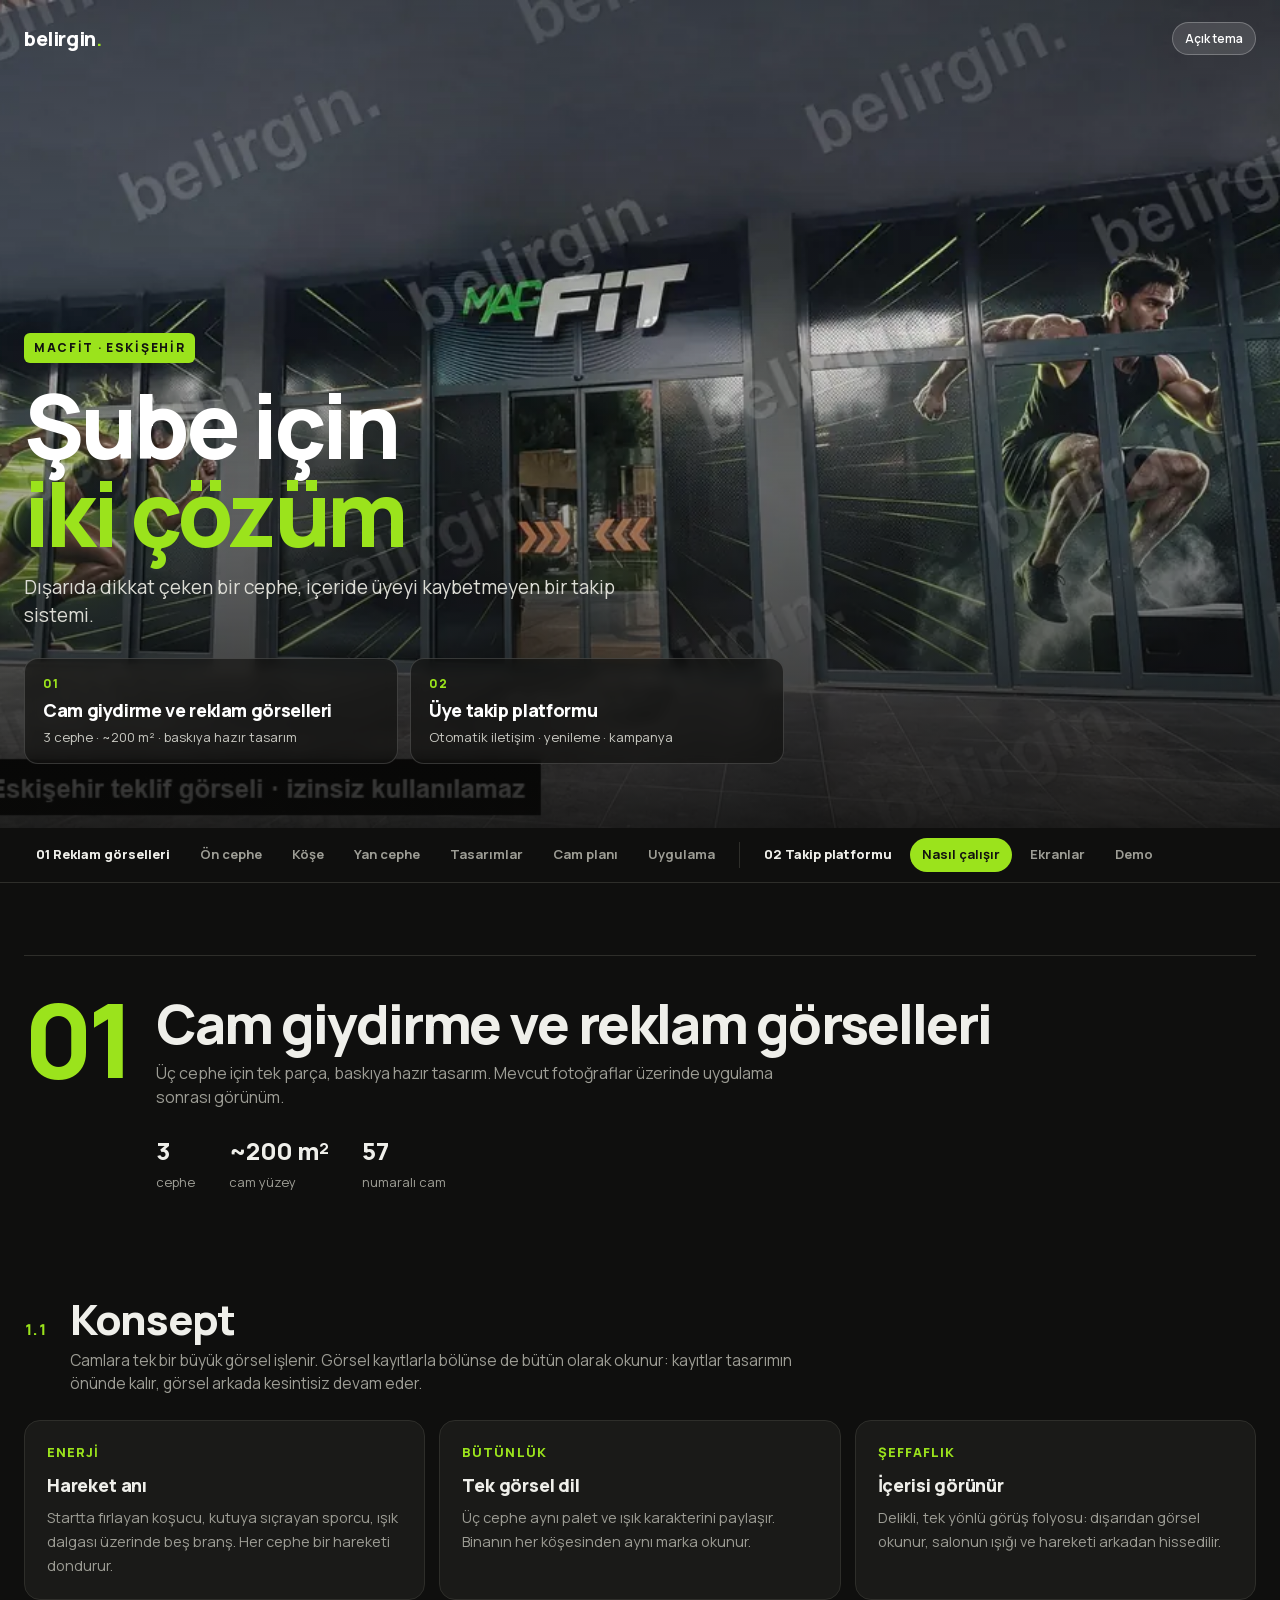
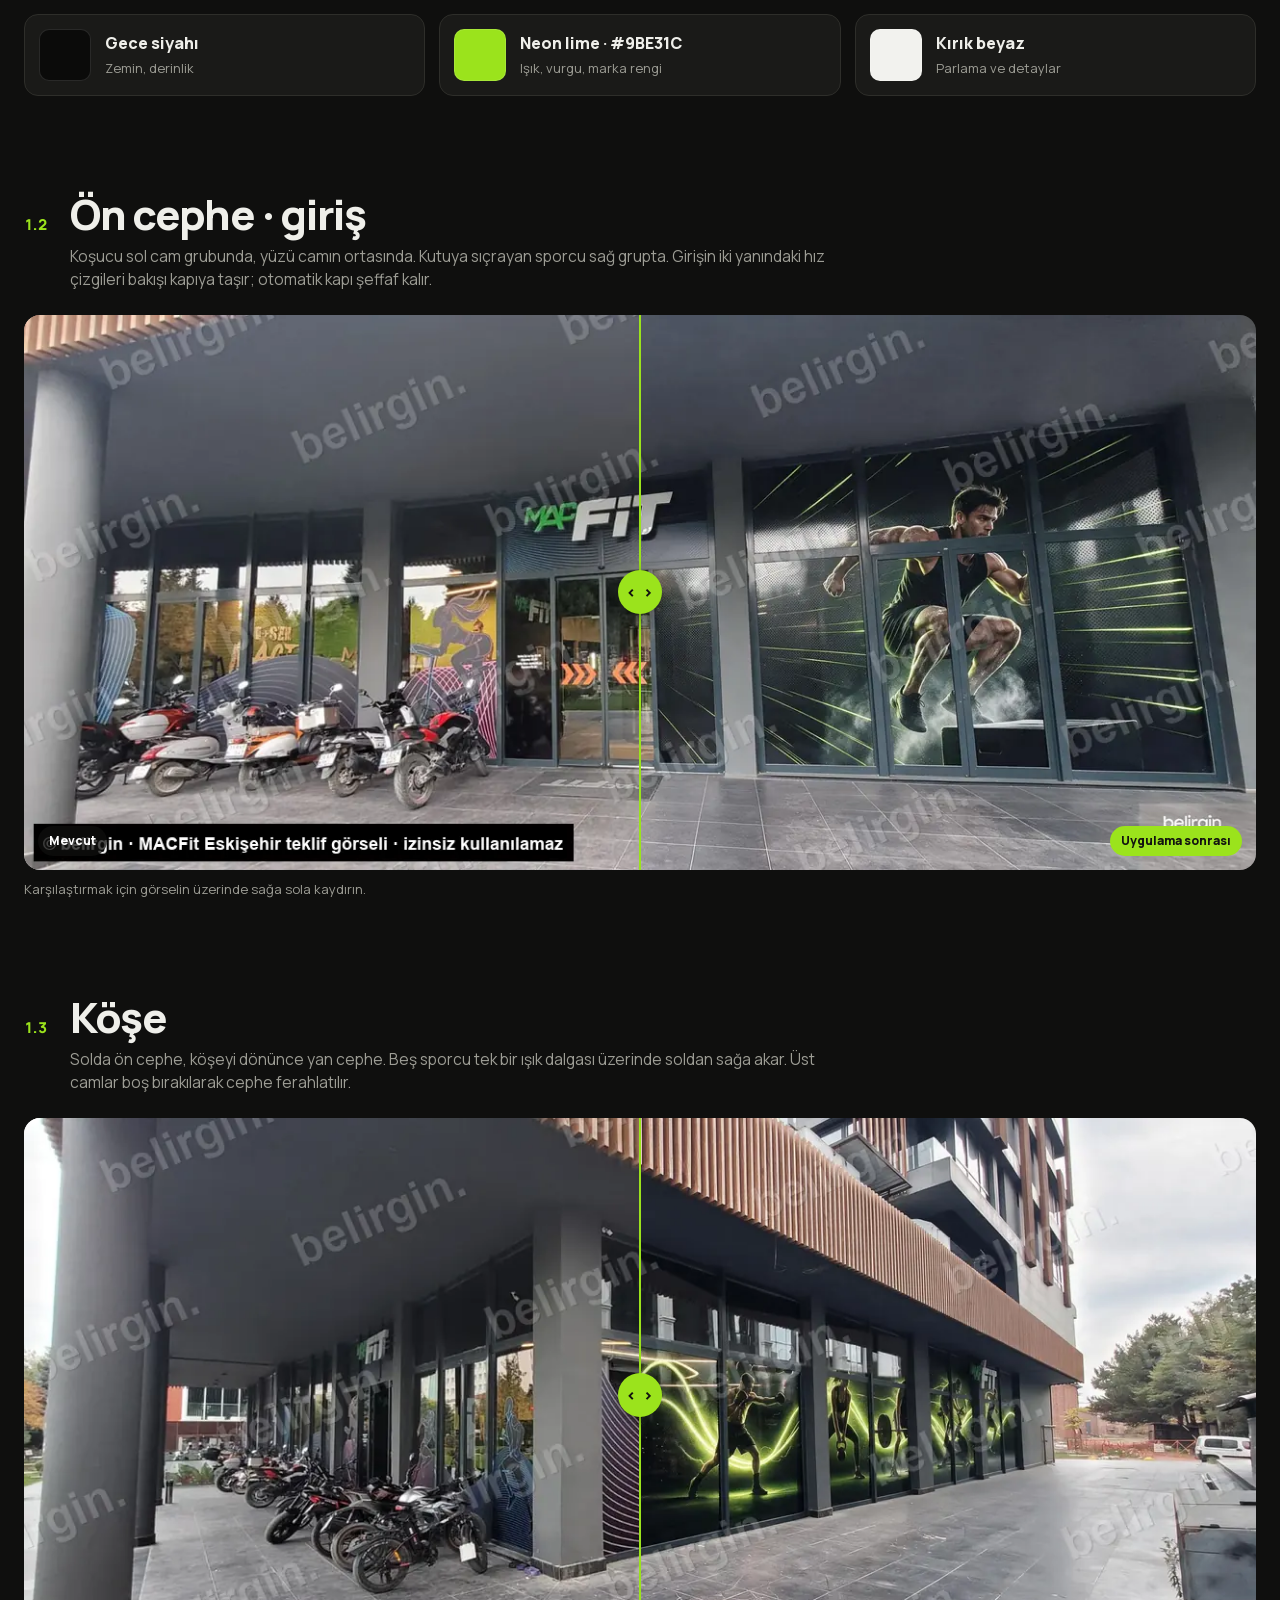
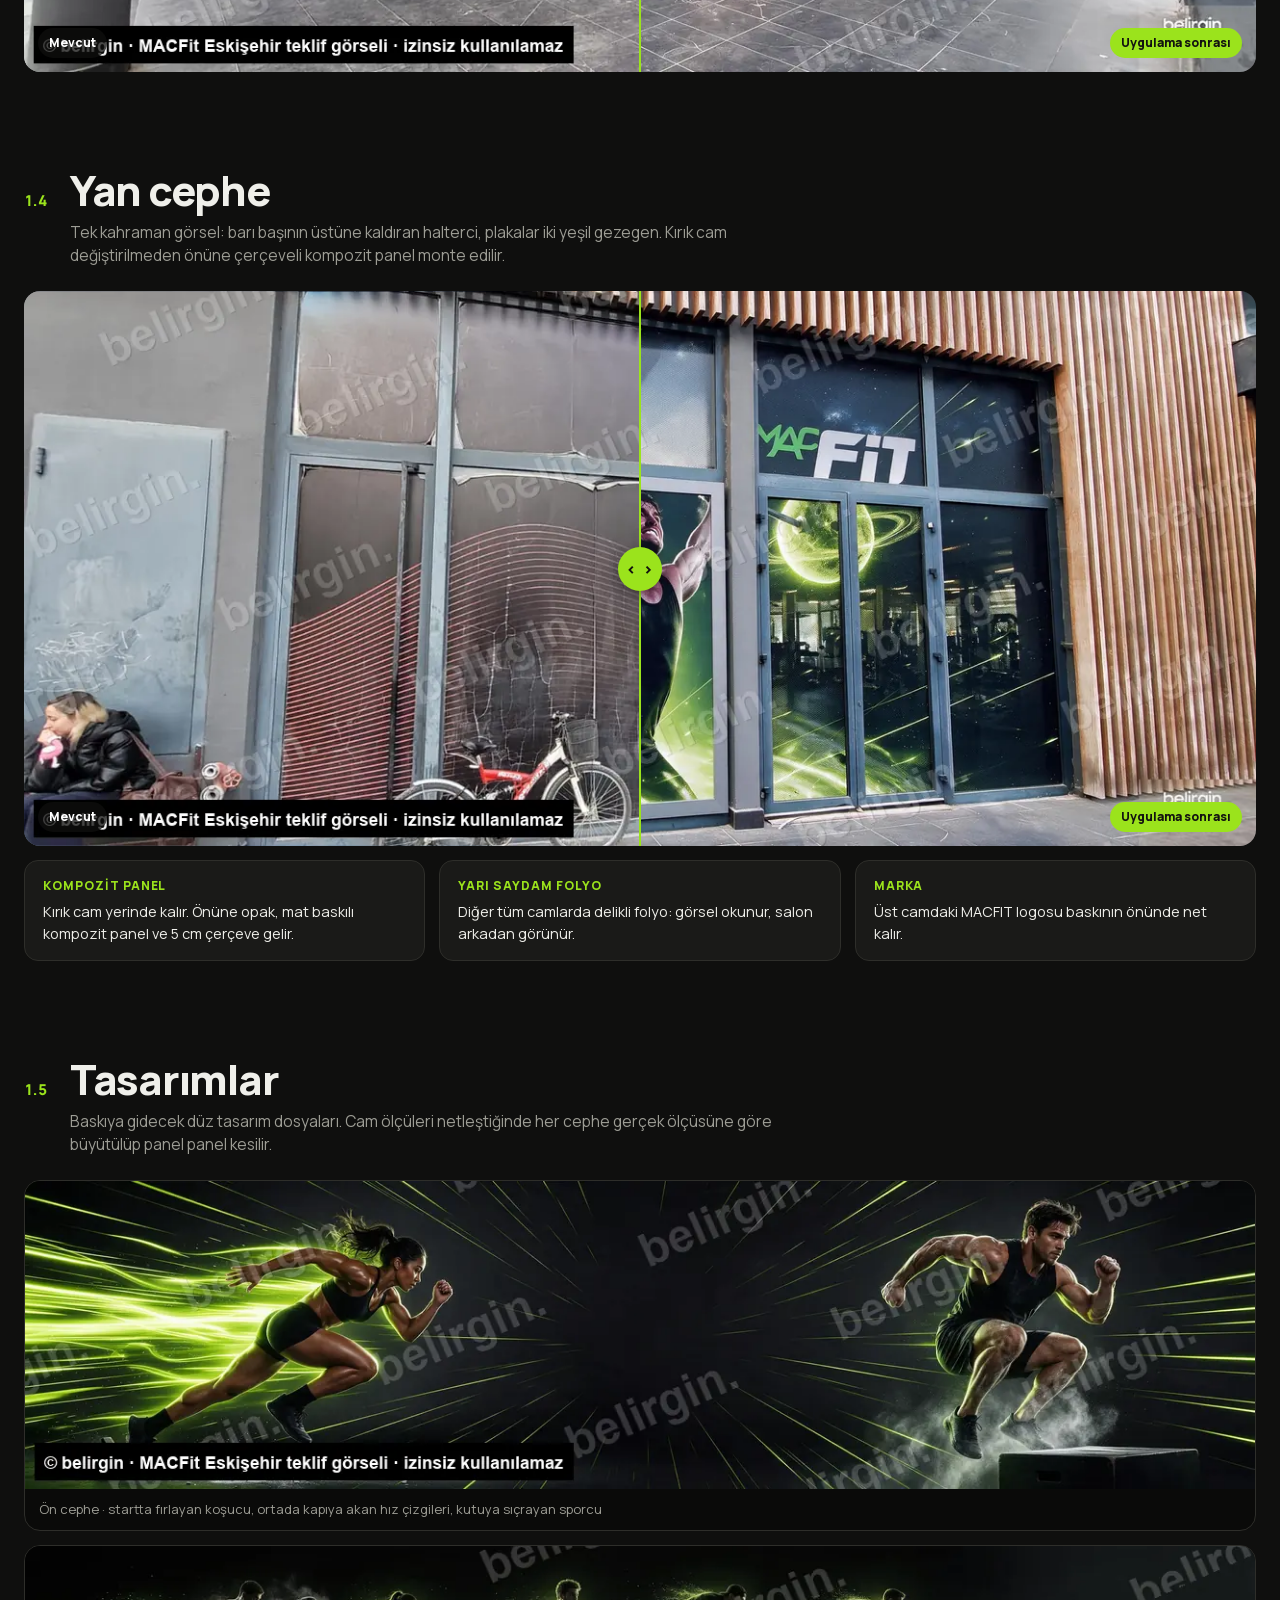
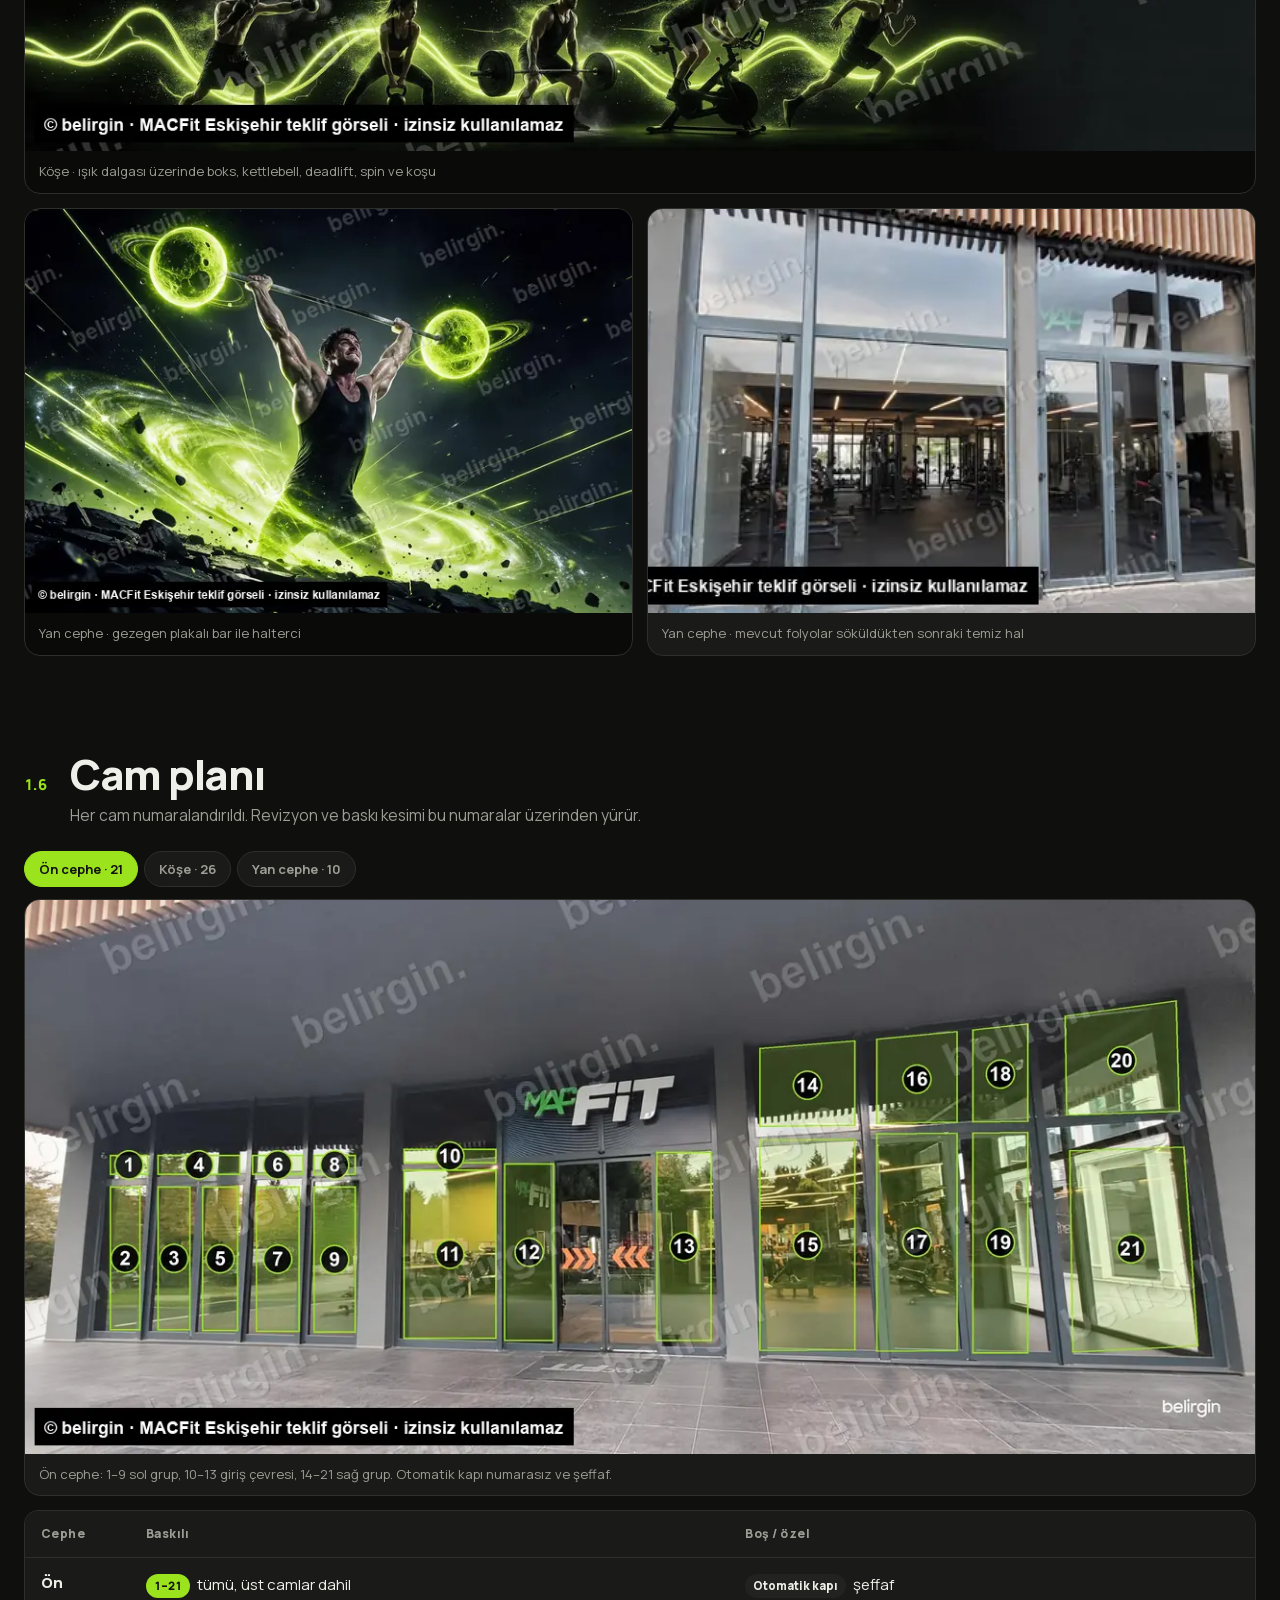
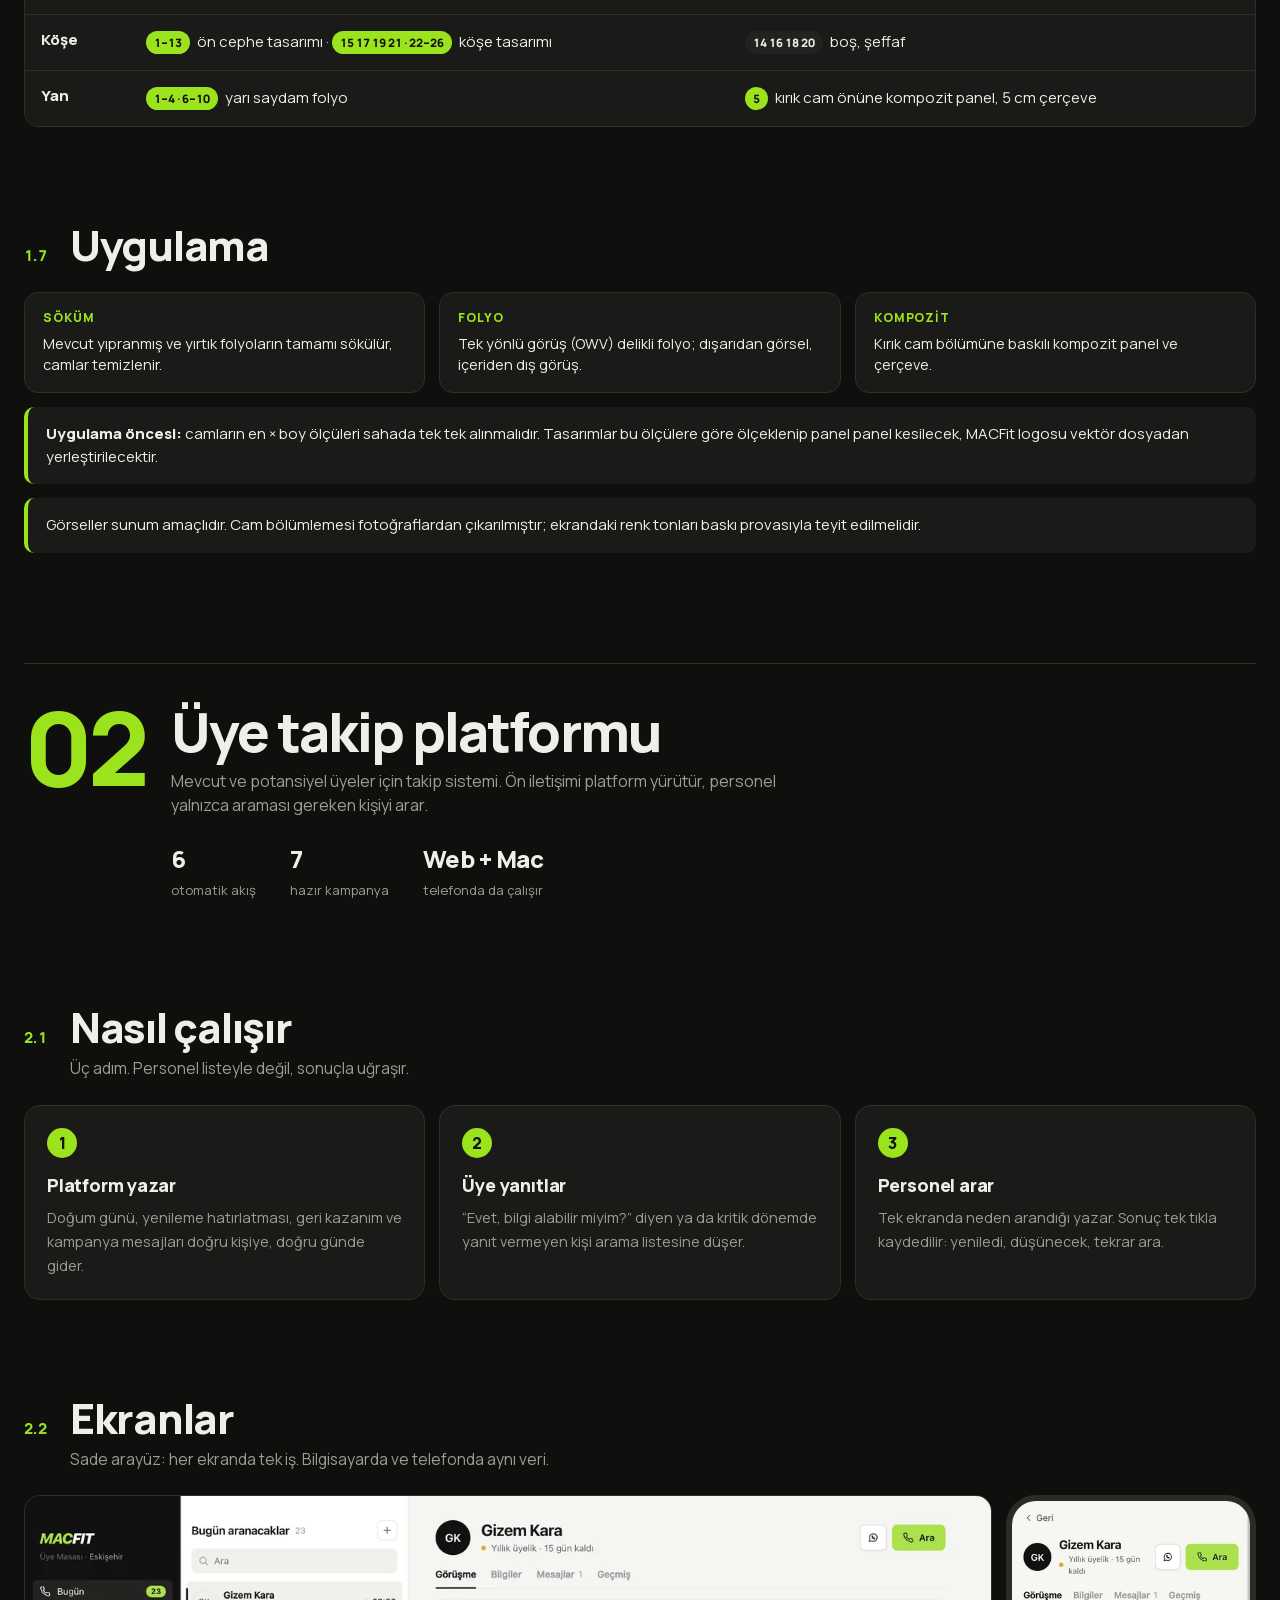
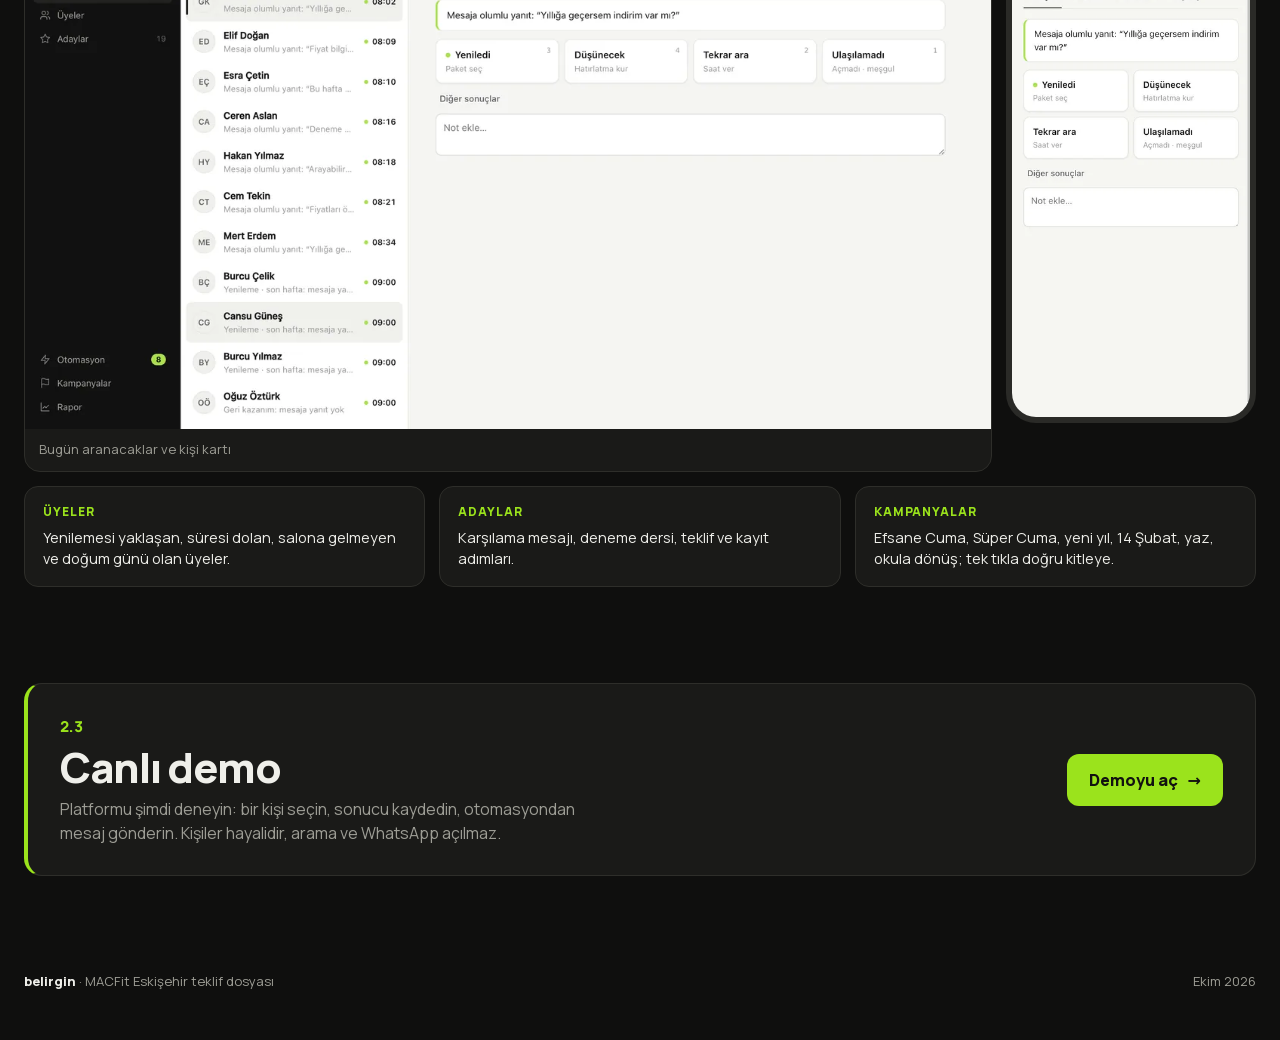
==== commit 1ca0dd2e: "Efsane Cuma ve Süper Cuma, hitap ad soyad" ====
--- a/index.html
+++ b/index.html
@@ -292,7 +292,7 @@
 <header id="platform" class="urun-bas gor">
   <span class="urun-no">02</span>
   <div><h2>Üye takip platformu</h2><p>Mevcut ve potansiyel üyeler için takip sistemi. Ön iletişimi platform yürütür, personel yalnızca araması gereken kişiyi arar.</p></div>
-  <div class="urun-ozet"><div><b>6</b><span>otomatik akış</span></div><div><b>6</b><span>hazır kampanya</span></div><div><b>Web + Mac</b><span>telefonda da çalışır</span></div></div>
+  <div class="urun-ozet"><div><b>6</b><span>otomatik akış</span></div><div><b>7</b><span>hazır kampanya</span></div><div><b>Web + Mac</b><span>telefonda da çalışır</span></div></div>
 </header>
 
 <section id="nasil" class="gor">
@@ -313,7 +313,7 @@
   <div class="ozellikler">
     <div class="madde"><b>Üyeler</b>Yenilemesi yaklaşan, süresi dolan, salona gelmeyen ve doğum günü olan üyeler.</div>
     <div class="madde"><b>Adaylar</b>Karşılama mesajı, deneme dersi, teklif ve kayıt adımları.</div>
-    <div class="madde"><b>Kampanyalar</b>Kara Cuma, yeni yıl, 14 Şubat, yaz, okula dönüş; tek tıkla doğru kitleye.</div>
+    <div class="madde"><b>Kampanyalar</b>Efsane Cuma, Süper Cuma, yeni yıl, 14 Şubat, yaz, okula dönüş; tek tıkla doğru kitleye.</div>
   </div>
 </section>
 
